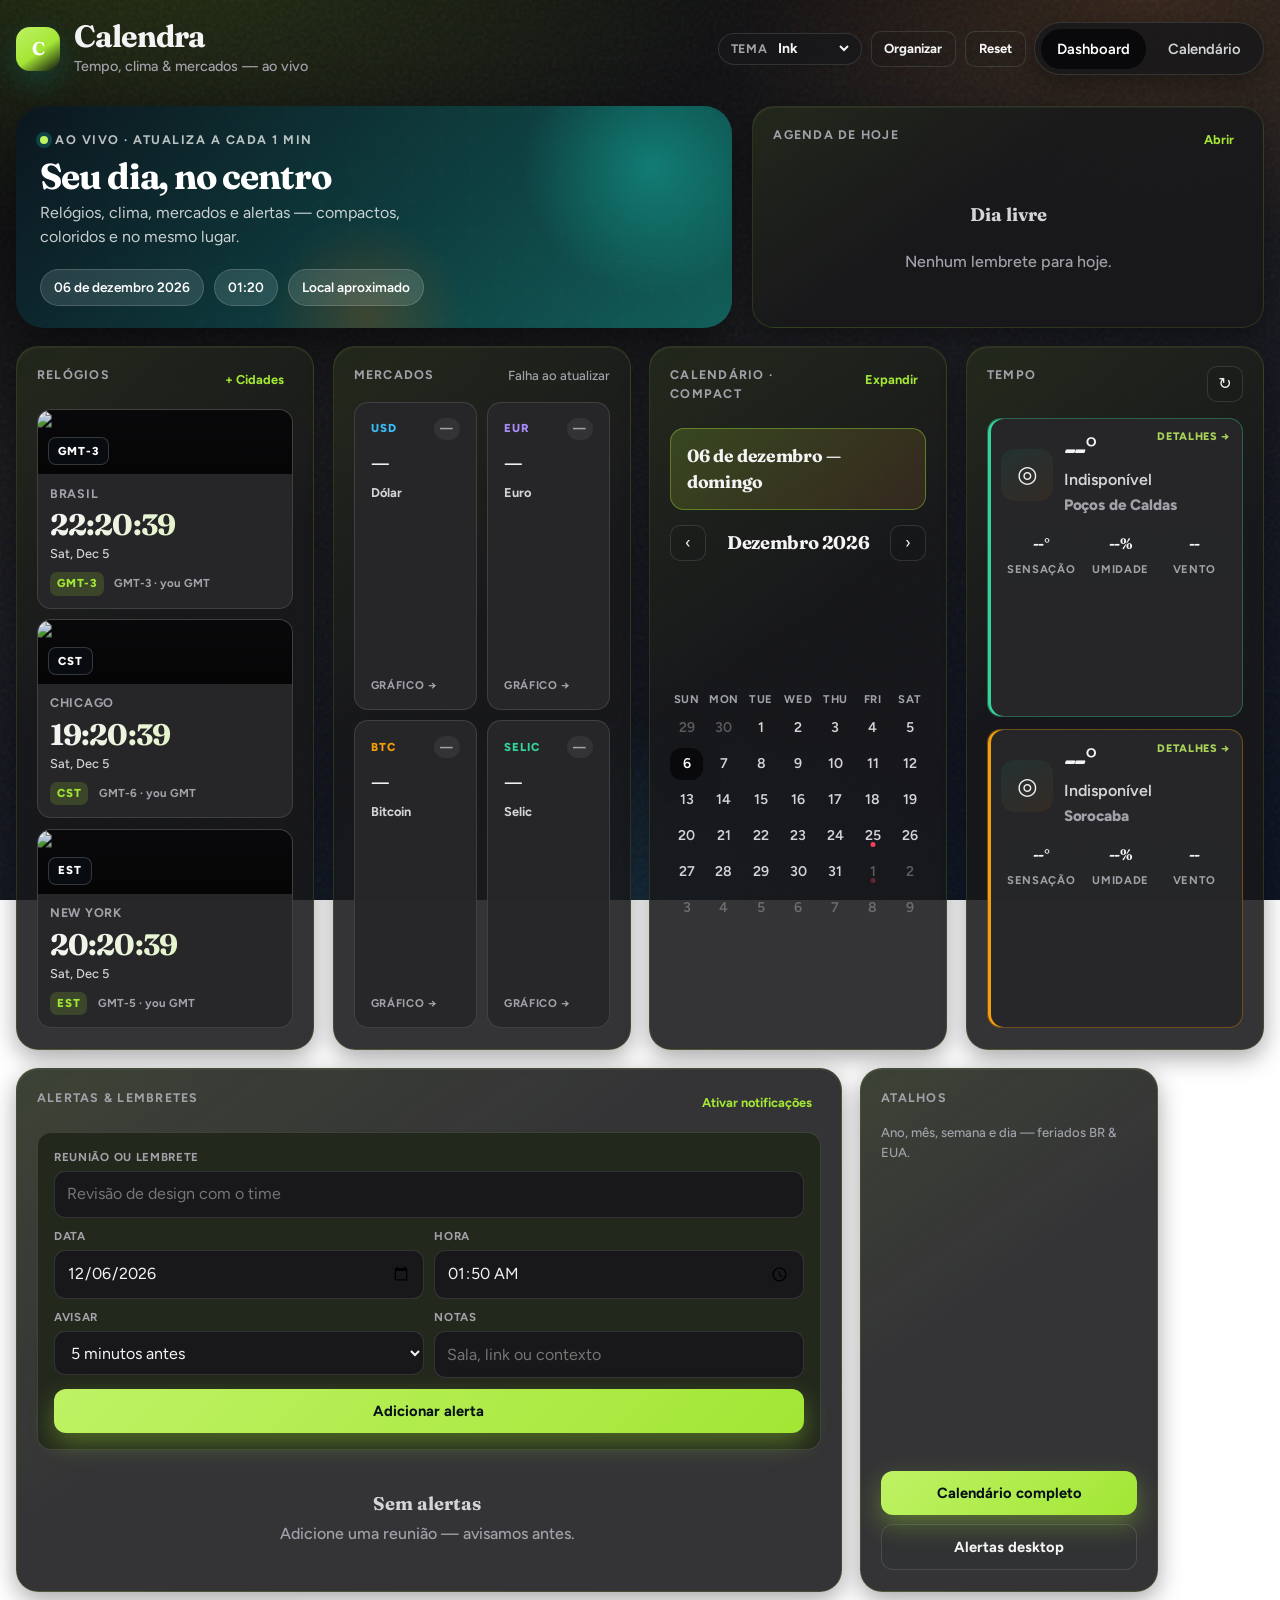
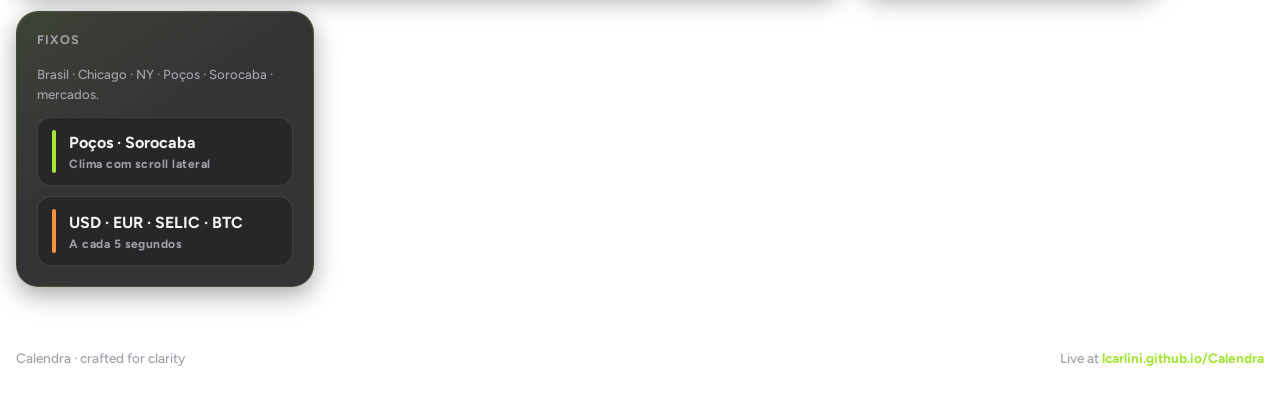
==== index.html @ 07d2024b "Slightly enlarge stacked clock time digits. Co-authored-by: Cursor <cursoragent@cursor.com>" ====
<!DOCTYPE html>
<html lang="pt-BR" data-theme="ink" data-mode="dark">
  <head>
    <meta charset="UTF-8" />
    <meta name="viewport" content="width=device-width, initial-scale=1.0" />
    <meta
      name="description"
      content="Calendra — dashboard pessoal com relógios, clima, mercados e alertas."
    />
    <title>Calendra — Command Center</title>
    <link rel="icon" href="data:image/svg+xml,%3Csvg xmlns='http://www.w3.org/2000/svg' viewBox='0 0 64 64'%3E%3Crect width='64' height='64' rx='16' fill='%230b1620'/%3E%3Cpath d='M18 14h28v8H18zm0 14h12v22H18zm16 0h12v10H34zm0 14h12v8H34z' fill='%23a3e635'/%3E%3C/svg%3E" />
    <link rel="stylesheet" href="css/styles.css?v=20260807b" />
    <script>
      try {
        var t = localStorage.getItem('calendra.theme.v1') || 'ink';
        document.documentElement.dataset.theme = t;
        var dark = ['midnight', 'ocean', 'ink', 'aurora'].indexOf(t) !== -1;
        document.documentElement.dataset.mode = dark ? 'dark' : 'light';
        // Drop legacy layouts so the column order default always wins once
        ['calendra.layout.v1', 'calendra.layout.v2', 'calendra.layout.v3', 'calendra.layout.v4'].forEach(function (k) {
          localStorage.removeItem(k);
        });
      } catch (e) {}
    </script>
  </head>
  <body>
    <div class="app-shell">
      <header class="topbar">
        <a class="brand" href="index.html" aria-label="Calendra home">
          <div class="brand-mark" aria-hidden="true">C</div>
          <div class="brand-text">
            <h1>Calendra</h1>
            <p>Tempo, clima & mercados — ao vivo</p>
          </div>
        </a>
        <div class="topbar-tools">
          <label class="tool-field">
            <span>Tema</span>
            <select id="theme-select" aria-label="Tema de cores"></select>
          </label>
          <button type="button" class="btn btn-ghost btn-sm" id="edit-layout">Organizar</button>
          <button type="button" class="btn btn-ghost btn-sm" id="reset-layout" title="Reset layout">Reset</button>
          <nav class="nav-links" aria-label="Primary">
            <a class="active" href="index.html">Dashboard</a>
            <a href="calendar.html">Calendário</a>
          </nav>
        </div>
      </header>

      <section class="hero-strip hero-strip-compact" hidden>
        <article class="hero-panel">
          <div class="hero-content">
            <div>
              <div class="hero-kicker"><span></span> Ao vivo · atualiza a cada 1 min</div>
              <h2>Seu dia, no centro</h2>
              <p class="hero-sub">
                Relógios, clima, mercados e alertas — compactos, coloridos e no mesmo lugar.
              </p>
            </div>
            <div class="hero-meta">
              <div class="meta-chip" id="hero-date">—</div>
              <div class="meta-chip" id="hero-time">—</div>
              <div class="meta-chip" id="hero-location">Localizando…</div>
            </div>
          </div>
        </article>

        <div class="hero-side">
          <article class="gadget" style="min-height: auto">
            <div class="gadget-inner">
              <div class="gadget-head">
                <h3 class="gadget-title">Agenda de hoje</h3>
                <a class="gadget-action" href="calendar.html">Abrir</a>
              </div>
              <div class="agenda-list" id="agenda-list"></div>
            </div>
          </article>
        </div>
      </section>

      <section class="gadgets gadgets-columns" id="gadget-grid" aria-label="Dashboard gadgets">
        <article class="gadget g-sm g-tall g-clocks" data-gadget="clocks" data-size="sm">
          <div class="gadget-inner">
            <div class="gadget-head">
              <h3 class="gadget-title">Relógios</h3>
              <button type="button" class="gadget-action" id="open-extra-clocks">+ Cidades</button>
            </div>
            <div class="clock-grid clock-grid-stack" id="clock-grid"></div>
          </div>
        </article>

        <article class="gadget g-sm g-tall g-markets" data-gadget="markets" data-size="sm">
          <div class="gadget-inner">
            <div class="gadget-head">
              <h3 class="gadget-title">Mercados</h3>
              <span class="status-line" id="markets-status">5s</span>
            </div>
            <div class="market-grid market-grid-stack" id="market-grid" aria-label="Cotações"></div>
          </div>
        </article>

        <article class="gadget g-sm g-tall g-calendar-col" data-gadget="calendar" data-size="sm">
          <div class="gadget-inner">
            <div class="gadget-head">
              <h3 class="gadget-title">Calendário · compact</h3>
              <a class="gadget-action" href="calendar.html">Expandir</a>
            </div>
            <button type="button" class="cal-today-strip" id="day-hero" aria-label="Abrir calendário">
              <span id="day-hero-date">—</span>
            </button>
            <div class="mini-cal-nav">
              <button type="button" class="btn-icon" id="mini-prev" aria-label="Mês anterior">‹</button>
              <div class="mini-cal-label" id="mini-cal-label">—</div>
              <button type="button" class="btn-icon" id="mini-next" aria-label="Próximo mês">›</button>
            </div>
            <div id="mini-cal"></div>
          </div>
        </article>

        <article class="gadget g-sm g-tall g-weather-col" data-gadget="weather" data-size="sm">
          <div class="gadget-inner">
            <div class="gadget-head">
              <h3 class="gadget-title">Tempo</h3>
              <button type="button" class="btn-icon" id="weather-refresh" title="Atualizar" aria-label="Atualizar clima">↻</button>
            </div>
            <div class="weather-stack" id="weather-bars">
              <article class="weather-city-panel tone-emerald" data-weather-bar="pocos" role="button" tabindex="0" aria-label="Abrir clima de Poços de Caldas">
                <div class="weather-panel-hint">Detalhes →</div>
                <div class="weather-now weather-now-compact">
                  <div class="weather-icon" data-role="icon">◎</div>
                  <div>
                    <div class="weather-temp" data-role="temp">--°</div>
                    <div class="weather-desc" data-role="desc">Carregando…</div>
                    <div class="weather-loc weather-bar-city">Poços de Caldas</div>
                  </div>
                </div>
                <div class="weather-stats weather-stats-compact">
                  <div class="stat"><strong data-role="feels">--°</strong><span>Sensação</span></div>
                  <div class="stat"><strong data-role="humidity">--%</strong><span>Umidade</span></div>
                  <div class="stat"><strong data-role="wind">--</strong><span>Vento</span></div>
                </div>
                <div class="forecast-scroll" data-role="forecast" aria-label="Previsão Poços"></div>
              </article>
              <article class="weather-city-panel tone-amber" data-weather-bar="sorocaba" role="button" tabindex="0" aria-label="Abrir clima de Sorocaba">
                <div class="weather-panel-hint">Detalhes →</div>
                <div class="weather-now weather-now-compact">
                  <div class="weather-icon" data-role="icon">◎</div>
                  <div>
                    <div class="weather-temp" data-role="temp">--°</div>
                    <div class="weather-desc" data-role="desc">Carregando…</div>
                    <div class="weather-loc weather-bar-city">Sorocaba</div>
                  </div>
                </div>
                <div class="weather-stats weather-stats-compact">
                  <div class="stat"><strong data-role="feels">--°</strong><span>Sensação</span></div>
                  <div class="stat"><strong data-role="humidity">--%</strong><span>Umidade</span></div>
                  <div class="stat"><strong data-role="wind">--</strong><span>Vento</span></div>
                </div>
                <div class="forecast-scroll" data-role="forecast" aria-label="Previsão Sorocaba"></div>
              </article>
            </div>
          </div>
        </article>

        <article class="gadget g-xl" data-gadget="reminders" data-size="xl">
          <div class="gadget-inner">
            <div class="gadget-head">
              <h3 class="gadget-title">Alertas & lembretes</h3>
              <button type="button" class="gadget-action" id="enable-alerts">Ativar notificações</button>
            </div>

            <form class="reminder-form" id="reminder-form">
              <div class="form-row">
                <div class="field" style="grid-column: 1 / -1">
                  <label for="reminder-title">Reunião ou lembrete</label>
                  <input id="reminder-title" name="title" type="text" placeholder="Revisão de design com o time" required />
                </div>
                <div class="field">
                  <label for="reminder-date">Data</label>
                  <input id="reminder-date" name="date" type="date" required />
                </div>
                <div class="field">
                  <label for="reminder-time">Hora</label>
                  <input id="reminder-time" name="time" type="time" required />
                </div>
                <div class="field">
                  <label for="reminder-lead">Avisar</label>
                  <select id="reminder-lead" name="lead">
                    <option value="0">No horário</option>
                    <option value="5" selected>5 minutos antes</option>
                    <option value="10">10 minutos antes</option>
                    <option value="15">15 minutos antes</option>
                    <option value="30">30 minutos antes</option>
                    <option value="60">1 hora antes</option>
                    <option value="120">2 horas antes</option>
                  </select>
                </div>
                <div class="field">
                  <label for="reminder-notes">Notas</label>
                  <input id="reminder-notes" name="notes" type="text" placeholder="Sala, link ou contexto" />
                </div>
              </div>
              <button type="submit" class="btn btn-primary">Adicionar alerta</button>
            </form>

            <div class="reminder-list" id="reminder-list"></div>
          </div>
        </article>

        <article class="gadget g-sm" data-gadget="quick" data-size="sm">
          <div class="gadget-inner">
            <div class="gadget-head">
              <h3 class="gadget-title">Atalhos</h3>
            </div>
            <p class="status-line" style="margin: 0 0 1rem">
              Ano, mês, semana e dia — feriados BR & EUA.
            </p>
            <div style="display: flex; flex-direction: column; gap: 0.55rem; margin-top: auto">
              <a class="btn btn-primary" href="calendar.html">Calendário completo</a>
              <button type="button" class="btn btn-ghost" onclick="document.getElementById('enable-alerts').click()">
                Alertas desktop
              </button>
            </div>
          </div>
        </article>

        <article class="gadget g-sm" data-gadget="hubs" data-size="sm">
          <div class="gadget-inner">
            <div class="gadget-head">
              <h3 class="gadget-title">Fixos</h3>
            </div>
            <p class="status-line" style="margin: 0 0 0.75rem">
              Brasil · Chicago · NY · Poços · Sorocaba · mercados.
            </p>
            <div class="agenda-list">
              <div class="agenda-item">
                <div class="agenda-bar"></div>
                <div>
                  <div class="agenda-title">Poços · Sorocaba</div>
                  <div class="agenda-time">Clima com scroll lateral</div>
                </div>
              </div>
              <div class="agenda-item">
                <div class="agenda-bar warm"></div>
                <div>
                  <div class="agenda-title">USD · EUR · SELIC · BTC</div>
                  <div class="agenda-time">A cada 5 segundos</div>
                </div>
              </div>
            </div>
          </div>
        </article>
      </section>

      <footer class="site-footer">
        <span>Calendra · crafted for clarity</span>
        <span>
          Live at
          <a href="https://lcarlini.github.io/Calendra/" target="_blank" rel="noopener">lcarlini.github.io/Calendra</a>
        </span>
      </footer>
    </div>

    <script type="module" src="js/app.js?v=20260807a"></script>
  </body>
</html>
---- css/styles.css ----
/* Calendra — design system */
@import url('https://fonts.googleapis.com/css2?family=Fraunces:opsz,wght@9..144,500;9..144,700&family=Figtree:wght@400;500;600;700&display=swap');

:root,
[data-theme='mist'] {
  --ink: #0e1a24;
  --ink-soft: #3d5163;
  --muted: #6b8194;
  --line: rgba(14, 26, 36, 0.1);
  --surface: rgba(255, 255, 255, 0.78);
  --surface-solid: #ffffff;
  --surface-soft: rgba(243, 247, 249, 0.95);
  --accent: #0f766e;
  --accent-bright: #14b8a6;
  --accent-warm: #b45309;
  --accent-rose: #be123c;
  --deep: #0b1620;
  --deep-soft: #152433;
  --shadow: 0 18px 50px rgba(11, 22, 32, 0.12);
  --shadow-sm: 0 8px 24px rgba(11, 22, 32, 0.08);
  --bg-1: rgba(20, 184, 166, 0.18);
  --bg-2: rgba(180, 83, 9, 0.12);
  --bg-3: rgba(15, 118, 110, 0.1);
  --bg-base: linear-gradient(165deg, #eef4f7 0%, #f7fafb 45%, #e9f0f4 100%);
  --nav-bg: rgba(255, 255, 255, 0.65);
  --chip-bg: rgba(255, 255, 255, 0.12);
  --radius: 22px;
  --radius-sm: 14px;
  --font-display: 'Fraunces', Georgia, serif;
  --font-body: 'Figtree', system-ui, sans-serif;
  --ease: cubic-bezier(0.22, 1, 0.36, 1);
  --holiday: #9f1239;
  --gadget-border: rgba(255, 255, 255, 0.7);
}

[data-theme='ink'] {
  --ink: #f4f4f5;
  --ink-soft: #d4d4d8;
  --muted: #a1a1aa;
  --line: rgba(244, 244, 245, 0.12);
  --surface: rgba(24, 24, 27, 0.88);
  --surface-solid: #18181b;
  --surface-soft: rgba(39, 39, 42, 0.95);
  --accent: #a3e635;
  --accent-bright: #bef264;
  --accent-warm: #fb923c;
  --accent-rose: #f43f5e;
  --deep: #09090b;
  --deep-soft: #18181b;
  --shadow: 0 18px 50px rgba(0, 0, 0, 0.5);
  --shadow-sm: 0 8px 24px rgba(0, 0, 0, 0.35);
  --bg-1: rgba(163, 230, 53, 0.18);
  --bg-2: rgba(251, 146, 60, 0.14);
  --bg-3: rgba(56, 189, 248, 0.12);
  --bg-base: linear-gradient(165deg, #09090b 0%, #18181b 40%, #0c1220 100%);
  --nav-bg: rgba(24, 24, 27, 0.85);
  --gadget-border: rgba(163, 230, 53, 0.14);
  --holiday: #f43f5e;
}

[data-theme='midnight'] {
  --ink: #e8eef4;
  --ink-soft: #b7c5d3;
  --muted: #8aa0b5;
  --line: rgba(232, 238, 244, 0.14);
  --surface: rgba(18, 28, 40, 0.82);
  --surface-solid: #121c28;
  --surface-soft: rgba(22, 34, 48, 0.95);
  --accent: #2dd4bf;
  --accent-bright: #5eead4;
  --accent-warm: #f59e0b;
  --accent-rose: #fb7185;
  --deep: #0a121b;
  --deep-soft: #152233;
  --shadow: 0 18px 50px rgba(0, 0, 0, 0.45);
  --shadow-sm: 0 8px 24px rgba(0, 0, 0, 0.35);
  --bg-1: rgba(45, 212, 191, 0.2);
  --bg-2: rgba(245, 158, 11, 0.14);
  --bg-3: rgba(56, 189, 248, 0.12);
  --bg-base: linear-gradient(165deg, #0a121b 0%, #121c28 50%, #0d1824 100%);
  --nav-bg: rgba(18, 28, 40, 0.75);
  --gadget-border: rgba(45, 212, 191, 0.16);
  --holiday: #fb7185;
}

[data-theme='ocean'] {
  --ink: #e7f6ff;
  --ink-soft: #b7d7ea;
  --muted: #87a8bd;
  --line: rgba(231, 246, 255, 0.12);
  --surface: rgba(10, 36, 56, 0.78);
  --surface-solid: #0c2a40;
  --surface-soft: rgba(12, 42, 64, 0.95);
  --accent: #38bdf8;
  --accent-bright: #7dd3fc;
  --accent-warm: #fbbf24;
  --accent-rose: #f472b6;
  --deep: #061824;
  --deep-soft: #0a2436;
  --shadow: 0 18px 50px rgba(0, 0, 0, 0.4);
  --shadow-sm: 0 8px 24px rgba(0, 0, 0, 0.3);
  --bg-1: rgba(56, 189, 248, 0.16);
  --bg-2: rgba(14, 165, 233, 0.12);
  --bg-3: rgba(20, 184, 166, 0.1);
  --bg-base: linear-gradient(165deg, #061824 0%, #0c2a40 45%, #0a2033 100%);
  --nav-bg: rgba(10, 36, 56, 0.8);
  --gadget-border: rgba(231, 246, 255, 0.08);
  --holiday: #f472b6;
}

[data-theme='sand'] {
  --ink: #1c1917;
  --ink-soft: #57534e;
  --muted: #78716c;
  --line: rgba(28, 25, 23, 0.1);
  --surface: rgba(255, 252, 248, 0.86);
  --surface-solid: #fffdf9;
  --surface-soft: rgba(250, 245, 235, 0.95);
  --accent: #0f766e;
  --accent-bright: #0d9488;
  --accent-warm: #c2410c;
  --accent-rose: #be123c;
  --deep: #1c1917;
  --deep-soft: #292524;
  --shadow: 0 18px 50px rgba(28, 25, 23, 0.1);
  --shadow-sm: 0 8px 24px rgba(28, 25, 23, 0.07);
  --bg-1: rgba(15, 118, 110, 0.1);
  --bg-2: rgba(194, 65, 12, 0.08);
  --bg-3: rgba(120, 113, 108, 0.08);
  --bg-base: linear-gradient(165deg, #f5f0e8 0%, #faf7f2 50%, #efe9df 100%);
  --nav-bg: rgba(255, 252, 248, 0.75);
  --gadget-border: rgba(255, 255, 255, 0.8);
  --holiday: #be123c;
}

[data-theme='aurora'] {
  --ink: #ecfeff;
  --ink-soft: #a5f3fc;
  --muted: #67e8f9;
  --line: rgba(236, 254, 255, 0.12);
  --surface: rgba(15, 23, 42, 0.78);
  --surface-solid: #0f172a;
  --surface-soft: rgba(30, 41, 59, 0.95);
  --accent: #22d3ee;
  --accent-bright: #67e8f9;
  --accent-warm: #f472b6;
  --accent-rose: #e879f9;
  --deep: #020617;
  --deep-soft: #0f172a;
  --shadow: 0 18px 50px rgba(0, 0, 0, 0.45);
  --shadow-sm: 0 8px 24px rgba(0, 0, 0, 0.35);
  --bg-1: rgba(34, 211, 238, 0.14);
  --bg-2: rgba(244, 114, 182, 0.12);
  --bg-3: rgba(232, 121, 249, 0.1);
  --bg-base: linear-gradient(165deg, #020617 0%, #0f172a 40%, #164e63 100%);
  --nav-bg: rgba(15, 23, 42, 0.8);
  --gadget-border: rgba(236, 254, 255, 0.08);
  --holiday: #e879f9;
}

*,
*::before,
*::after {
  box-sizing: border-box;
}

html {
  scroll-behavior: smooth;
}

body {
  margin: 0;
  min-height: 100vh;
  font-family: var(--font-body);
  color: var(--ink);
  background:
    radial-gradient(1200px 600px at 10% -10%, var(--bg-1), transparent 55%),
    radial-gradient(900px 500px at 90% 0%, var(--bg-2), transparent 50%),
    radial-gradient(800px 400px at 50% 100%, var(--bg-3), transparent 45%),
    var(--bg-base);
  background-attachment: fixed;
  line-height: 1.5;
  overflow-x: hidden;
  transition: color 0.25s var(--ease);
}

body::before {
  content: '';
  position: fixed;
  inset: 0;
  pointer-events: none;
  opacity: 0.35;
  background-image: url("data:image/svg+xml,%3Csvg viewBox='0 0 256 256' xmlns='http://www.w3.org/2000/svg'%3E%3Cfilter id='n'%3E%3CfeTurbulence type='fractalNoise' baseFrequency='0.85' numOctaves='4' stitchTiles='stitch'/%3E%3C/filter%3E%3Crect width='100%25' height='100%25' filter='url(%23n)'/%3E%3C/svg%3E");
  mix-blend-mode: soft-light;
  z-index: 0;
}

a {
  color: inherit;
  text-decoration: none;
}

button,
input,
select,
textarea {
  font: inherit;
  color: inherit;
}

button {
  cursor: pointer;
  border: none;
  background: none;
}

img {
  max-width: 100%;
  display: block;
}

/* Shell */
.app-shell {
  position: relative;
  z-index: 1;
  width: min(1440px, calc(100% - 2rem));
  margin: 0 auto;
  padding: 1.25rem 0 3rem;
}

.topbar {
  display: flex;
  align-items: center;
  justify-content: space-between;
  gap: 1rem;
  margin-bottom: 1.75rem;
  animation: rise 0.7s var(--ease) both;
}

.brand {
  display: flex;
  align-items: center;
  gap: 0.85rem;
}

.brand-mark {
  width: 44px;
  height: 44px;
  border-radius: 14px;
  background:
    linear-gradient(145deg, var(--accent-bright), var(--accent) 55%, var(--deep));
  box-shadow: 0 10px 28px rgba(15, 118, 110, 0.35);
  display: grid;
  place-items: center;
  color: white;
  font-family: var(--font-display);
  font-weight: 700;
  font-size: 1.15rem;
  position: relative;
  overflow: hidden;
}

.brand-mark::after {
  content: '';
  position: absolute;
  inset: 0;
  background: linear-gradient(120deg, transparent 30%, rgba(255, 255, 255, 0.28), transparent 70%);
  transform: translateX(-120%);
  animation: sheen 4.5s var(--ease) infinite;
}

.brand-text h1 {
  margin: 0;
  font-family: var(--font-display);
  font-size: clamp(1.55rem, 2.4vw, 2rem);
  font-weight: 700;
  letter-spacing: -0.03em;
  line-height: 1.1;
}

.brand-text p {
  margin: 0.15rem 0 0;
  color: var(--muted);
  font-size: 0.9rem;
  font-weight: 500;
}

.topbar-tools {
  display: flex;
  flex-wrap: wrap;
  align-items: center;
  justify-content: flex-end;
  gap: 0.55rem;
}

.tool-field {
  display: inline-flex;
  align-items: center;
  gap: 0.4rem;
  padding: 0.35rem 0.55rem 0.35rem 0.75rem;
  border-radius: 999px;
  background: var(--nav-bg);
  border: 1px solid var(--line);
  backdrop-filter: blur(16px);
  font-size: 0.78rem;
  font-weight: 700;
  letter-spacing: 0.06em;
  text-transform: uppercase;
  color: var(--muted);
}

.tool-field select,
.weather-tools select {
  border: none;
  background: transparent;
  color: var(--ink);
  font-weight: 700;
  font-size: 0.88rem;
  text-transform: none;
  letter-spacing: 0;
  outline: none;
  cursor: pointer;
}

.nav-links {
  display: flex;
  align-items: center;
  gap: 0.4rem;
  padding: 0.35rem;
  border-radius: 999px;
  background: var(--nav-bg);
  border: 1px solid var(--line);
  backdrop-filter: blur(16px);
  box-shadow: var(--shadow-sm);
}

.nav-links a {
  padding: 0.55rem 1rem;
  border-radius: 999px;
  font-weight: 600;
  font-size: 0.92rem;
  color: var(--ink-soft);
  transition: background 0.25s var(--ease), color 0.25s var(--ease), transform 0.25s var(--ease);
}

.nav-links a:hover {
  background: rgba(15, 118, 110, 0.08);
  color: var(--ink);
}

.nav-links a.active {
  background: var(--deep);
  color: white;
}

/* Hero strip */
.hero-strip {
  display: grid;
  grid-template-columns: 1.4fr 1fr;
  gap: 1.25rem;
  margin-bottom: 1.5rem;
  animation: rise 0.85s var(--ease) 0.08s both;
}

.hero-panel {
  position: relative;
  overflow: hidden;
  border-radius: calc(var(--radius) + 6px);
  padding: 1.75rem 1.85rem;
  min-height: 210px;
  color: white;
  background:
    linear-gradient(135deg, rgba(11, 22, 32, 0.92), rgba(15, 118, 110, 0.75)),
    url("data:image/svg+xml,%3Csvg width='60' height='60' viewBox='0 0 60 60' xmlns='http://www.w3.org/2000/svg'%3E%3Cg fill='none' fill-rule='evenodd'%3E%3Cg fill='%23ffffff' fill-opacity='0.04'%3E%3Cpath d='M36 34v-4h-2v4h-4v2h4v4h2v-4h4v-2h-4zm0-30V0h-2v4h-4v2h4v4h2V6h4V4h-4zM6 34v-4H4v4H0v2h4v4h2v-4h4v-2H6zM6 4V0H4v4H0v2h4v4h2V6h4V4H6z'/%3E%3C/g%3E%3C/g%3E%3C/svg%3E");
  box-shadow: var(--shadow);
}

.hero-panel::before {
  content: '';
  position: absolute;
  width: 280px;
  height: 280px;
  right: -60px;
  top: -80px;
  border-radius: 50%;
  background: radial-gradient(circle, rgba(20, 184, 166, 0.45), transparent 65%);
  animation: drift 10s ease-in-out infinite alternate;
}

.hero-panel::after {
  content: '';
  position: absolute;
  width: 200px;
  height: 200px;
  left: 35%;
  bottom: -90px;
  border-radius: 50%;
  background: radial-gradient(circle, rgba(180, 83, 9, 0.28), transparent 70%);
  animation: drift 12s ease-in-out infinite alternate-reverse;
}

.hero-content {
  position: relative;
  z-index: 1;
  height: 100%;
  display: flex;
  flex-direction: column;
  justify-content: space-between;
  gap: 1.25rem;
}

.hero-kicker {
  display: inline-flex;
  align-items: center;
  gap: 0.45rem;
  font-size: 0.78rem;
  font-weight: 700;
  letter-spacing: 0.12em;
  text-transform: uppercase;
  color: rgba(255, 255, 255, 0.72);
}

.hero-kicker span {
  width: 8px;
  height: 8px;
  border-radius: 50%;
  background: var(--accent-bright);
  box-shadow: 0 0 0 4px rgba(20, 184, 166, 0.25);
  animation: pulse 2s ease-in-out infinite;
}

.hero-panel h2 {
  margin: 0.4rem 0 0.35rem;
  font-family: var(--font-display);
  font-size: clamp(2rem, 4vw, 2.85rem);
  font-weight: 700;
  letter-spacing: -0.03em;
  line-height: 1.05;
  max-width: 14ch;
}

.hero-panel .hero-sub {
  margin: 0;
  max-width: 36ch;
  color: rgba(255, 255, 255, 0.78);
  font-size: 1rem;
}

.hero-meta {
  display: flex;
  flex-wrap: wrap;
  gap: 0.65rem;
}

.meta-chip {
  display: inline-flex;
  align-items: center;
  gap: 0.4rem;
  padding: 0.45rem 0.8rem;
  border-radius: 999px;
  background: rgba(255, 255, 255, 0.12);
  border: 1px solid rgba(255, 255, 255, 0.16);
  backdrop-filter: blur(8px);
  font-size: 0.85rem;
  font-weight: 600;
}

.hero-side {
  display: grid;
  gap: 1.25rem;
}

/* Gadgets grid */
.gadgets {
  display: grid;
  grid-template-columns: repeat(12, 1fr);
  gap: 1.15rem;
  animation: rise 0.9s var(--ease) 0.16s both;
}

.gadget {
  position: relative;
  background: var(--surface);
  border: 1px solid var(--gadget-border);
  border-radius: var(--radius);
  box-shadow: var(--shadow-sm);
  backdrop-filter: blur(18px);
  overflow: hidden;
  transition: transform 0.35s var(--ease), box-shadow 0.35s var(--ease), grid-column 0.2s var(--ease);
}

.gadget:hover {
  transform: translateY(-3px);
  box-shadow: var(--shadow);
}

.gadget.dragging {
  opacity: 0.55;
  transform: scale(0.98);
}

.gadget.drag-over {
  box-shadow: inset 0 0 0 2px var(--accent);
}

.gadget-chrome {
  display: none;
  align-items: center;
  justify-content: space-between;
  gap: 0.5rem;
  padding: 0.55rem 0.75rem;
  background: var(--surface-soft);
  border-bottom: 1px solid var(--line);
}

.gadgets.edit-mode .gadget-chrome {
  display: flex;
}

.gadgets.edit-mode .gadget {
  outline: 1px dashed rgba(15, 118, 110, 0.35);
}

.drag-handle {
  width: 36px;
  height: 32px;
  border-radius: 8px;
  border: 1px solid var(--line);
  background: var(--surface-solid);
  color: var(--muted);
  font-size: 1rem;
  cursor: grab;
  display: grid;
  place-items: center;
}

.drag-handle:active {
  cursor: grabbing;
}

.size-pills {
  display: flex;
  flex-wrap: wrap;
  gap: 0.25rem;
}

.size-pill {
  min-width: 34px;
  padding: 0.3rem 0.45rem;
  border-radius: 8px;
  border: 1px solid var(--line);
  background: transparent;
  color: var(--muted);
  font-size: 0.72rem;
  font-weight: 800;
}

.size-pill.active,
.size-pill:hover {
  background: var(--deep);
  color: #fff;
  border-color: var(--deep);
}

.gadget-inner {
  padding: 1.2rem 1.25rem 1.3rem;
  height: 100%;
  display: flex;
  flex-direction: column;
}

.gadget-head {
  display: flex;
  align-items: flex-start;
  justify-content: space-between;
  gap: 0.75rem;
  margin-bottom: 1rem;
}

.gadget-title {
  margin: 0;
  font-size: 0.78rem;
  font-weight: 700;
  letter-spacing: 0.1em;
  text-transform: uppercase;
  color: var(--muted);
}

.gadget-action {
  font-size: 0.8rem;
  font-weight: 700;
  color: var(--accent);
  padding: 0.25rem 0.55rem;
  border-radius: 8px;
  transition: background 0.2s var(--ease);
}

.gadget-action:hover {
  background: rgba(15, 118, 110, 0.1);
}

/* Size variants */
.g-sm { grid-column: span 3; min-height: 180px; }
.g-md { grid-column: span 4; min-height: 220px; }
.g-lg { grid-column: span 6; min-height: 280px; }
.g-xl { grid-column: span 8; min-height: 320px; }
.g-full { grid-column: span 12; min-height: 240px; }
.g-tall { min-height: 360px; }
.g-clocks { min-height: auto; }
.g-day { min-height: auto; }
.g-markets { min-height: auto; }
.g-weather-bars { min-height: auto; }

.gadget-head-actions {
  display: flex;
  flex-wrap: wrap;
  align-items: center;
  justify-content: flex-end;
  gap: 0.55rem;
}

.hero-strip-compact {
  margin-bottom: 1.15rem;
}

.hero-strip-compact .hero-panel {
  min-height: 160px;
  padding: 1.35rem 1.5rem;
}

.hero-strip-compact .hero-panel h2 {
  max-width: 16ch;
  font-size: clamp(1.65rem, 3vw, 2.25rem);
}

/* Buttons */
.btn {
  display: inline-flex;
  align-items: center;
  justify-content: center;
  gap: 0.45rem;
  padding: 0.7rem 1.15rem;
  border-radius: 12px;
  font-weight: 700;
  font-size: 0.92rem;
  transition: transform 0.2s var(--ease), background 0.2s var(--ease), box-shadow 0.2s var(--ease);
}

.btn:hover {
  transform: translateY(-1px);
}

.btn-primary {
  background: linear-gradient(135deg, var(--accent-bright), var(--accent));
  color: #041016;
  box-shadow: 0 10px 24px color-mix(in srgb, var(--accent) 35%, transparent);
}

[data-mode='light'] .btn-primary {
  color: #fff;
}

.btn-primary:hover {
  box-shadow: 0 14px 28px rgba(15, 118, 110, 0.4);
}

.btn-ghost {
  background: rgba(14, 26, 36, 0.05);
  color: var(--ink);
  border: 1px solid var(--line);
}

.btn-ghost:hover {
  background: rgba(14, 26, 36, 0.08);
}

.btn-warm {
  background: linear-gradient(135deg, #d97706, #b45309);
  color: white;
  box-shadow: 0 10px 24px rgba(180, 83, 9, 0.28);
}

.btn-sm {
  padding: 0.45rem 0.8rem;
  font-size: 0.82rem;
  border-radius: 10px;
}

.btn-icon {
  width: 36px;
  height: 36px;
  padding: 0;
  border-radius: 10px;
  background: rgba(14, 26, 36, 0.05);
  border: 1px solid var(--line);
  display: grid;
  place-items: center;
  transition: background 0.2s var(--ease);
}

.btn-icon:hover {
  background: rgba(15, 118, 110, 0.1);
  color: var(--accent);
}

/* Clocks */
.clock-grid {
  display: grid;
  grid-template-columns: repeat(auto-fit, minmax(180px, 1fr));
  gap: 0.95rem;
  flex: 1;
}

.clock-card {
  padding: 0;
  border-radius: var(--radius-sm);
  background: var(--surface-soft);
  border: 1px solid var(--line);
  overflow: hidden;
  transition: border-color 0.25s var(--ease), transform 0.25s var(--ease), box-shadow 0.25s var(--ease);
  display: flex;
  flex-direction: column;
}

.clock-card:hover {
  border-color: color-mix(in srgb, var(--accent) 40%, transparent);
  transform: translateY(-3px);
  box-shadow: var(--shadow-sm);
}

.clock-card.local {
  border-color: color-mix(in srgb, var(--accent) 45%, transparent);
  box-shadow: 0 0 0 1px color-mix(in srgb, var(--accent) 25%, transparent);
}

.clock-media {
  position: relative;
  height: 110px;
  overflow: hidden;
  background: var(--deep);
}

.clock-image {
  width: 100%;
  height: 100%;
  object-fit: cover;
  transform: scale(1.04);
  transition: transform 0.6s var(--ease);
}

.clock-card:hover .clock-image {
  transform: scale(1.1);
}

.clock-media-shade {
  position: absolute;
  inset: 0;
  background: linear-gradient(180deg, rgba(0, 0, 0, 0.05) 0%, rgba(0, 0, 0, 0.45) 100%);
  pointer-events: none;
}

.clock-tz-badge {
  position: absolute;
  left: 0.65rem;
  bottom: 0.55rem;
  z-index: 1;
  padding: 0.28rem 0.55rem;
  border-radius: 8px;
  background: rgba(10, 16, 22, 0.72);
  backdrop-filter: blur(8px);
  color: #fff;
  font-size: 0.72rem;
  font-weight: 800;
  letter-spacing: 0.08em;
  text-transform: uppercase;
  border: 1px solid rgba(255, 255, 255, 0.18);
}

.clock-body {
  padding: 0.85rem 0.9rem 1rem;
}

.clock-city {
  font-size: 0.78rem;
  font-weight: 700;
  letter-spacing: 0.06em;
  text-transform: uppercase;
  color: var(--muted);
  margin-bottom: 0.35rem;
}

.clock-time {
  font-family: var(--font-display);
  font-size: 1.65rem;
  font-weight: 700;
  letter-spacing: -0.03em;
  line-height: 1.1;
  font-variant-numeric: tabular-nums;
}

.clock-date {
  margin-top: 0.25rem;
  font-size: 0.8rem;
  color: var(--ink-soft);
  font-weight: 500;
}

.clock-meta {
  display: flex;
  flex-wrap: wrap;
  align-items: center;
  gap: 0.4rem 0.65rem;
  margin-top: 0.55rem;
}

.clock-abbr {
  display: inline-flex;
  align-items: center;
  padding: 0.2rem 0.45rem;
  border-radius: 7px;
  background: color-mix(in srgb, var(--accent) 16%, transparent);
  color: var(--accent);
  font-size: 0.72rem;
  font-weight: 800;
  letter-spacing: 0.06em;
}

.clock-offset {
  font-size: 0.72rem;
  font-weight: 700;
  color: var(--muted);
}

/* Mini calendar */
.mini-cal-nav {
  display: flex;
  align-items: center;
  justify-content: space-between;
  gap: 0.5rem;
  margin-bottom: 0.85rem;
}

.mini-cal-label {
  font-family: var(--font-display);
  font-size: 1.15rem;
  font-weight: 700;
  letter-spacing: -0.02em;
}

.weekday-row,
.days-grid {
  display: grid;
  grid-template-columns: repeat(7, 1fr);
  gap: 0.25rem;
}

.weekday-row span {
  text-align: center;
  font-size: 0.7rem;
  font-weight: 700;
  letter-spacing: 0.06em;
  text-transform: uppercase;
  color: var(--muted);
  padding: 0.25rem 0;
}

.day-cell {
  aspect-ratio: 1;
  border-radius: 12px;
  display: grid;
  place-items: center;
  font-size: 0.88rem;
  font-weight: 600;
  color: var(--ink-soft);
  transition: background 0.2s var(--ease), color 0.2s var(--ease), transform 0.2s var(--ease);
  position: relative;
}

.day-cell:not(.empty):hover {
  background: rgba(15, 118, 110, 0.1);
  color: var(--ink);
  transform: scale(1.05);
}

.day-cell.today {
  background: var(--deep);
  color: white;
  box-shadow: 0 8px 18px rgba(11, 22, 32, 0.25);
}

.day-cell.has-event::after,
.day-cell.has-holiday::after {
  content: '';
  position: absolute;
  left: 50%;
  bottom: 5px;
  width: 5px;
  height: 5px;
  border-radius: 50%;
  background: var(--accent-bright);
  transform: translateX(-50%);
}

.day-cell.has-holiday::after {
  background: var(--holiday);
}

.day-cell.has-event.has-holiday::before {
  content: '';
  position: absolute;
  bottom: 5px;
  left: calc(50% - 7px);
  width: 5px;
  height: 5px;
  border-radius: 50%;
  background: var(--accent-bright);
}

.day-cell.has-event.has-holiday::after {
  left: calc(50% + 2px);
  transform: none;
  background: var(--holiday);
}

.day-cell.today.has-event::after,
.day-cell.today.has-holiday::after,
.day-cell.today.has-event.has-holiday::before {
  background: white;
}

.day-cell.other-month {
  opacity: 0.35;
}

.day-cell.empty {
  pointer-events: none;
}

/* Full calendar page */
.cal-toolbar {
  display: flex;
  flex-wrap: wrap;
  align-items: center;
  justify-content: space-between;
  gap: 1rem;
  margin-bottom: 1.25rem;
  animation: rise 0.7s var(--ease) both;
}

.cal-toolbar h2 {
  margin: 0;
  font-family: var(--font-display);
  font-size: clamp(1.8rem, 3vw, 2.4rem);
  letter-spacing: -0.03em;
}

.cal-controls {
  display: flex;
  align-items: center;
  gap: 0.5rem;
}

.full-cal {
  background: var(--surface);
  border: 1px solid var(--gadget-border);
  border-radius: calc(var(--radius) + 4px);
  box-shadow: var(--shadow);
  backdrop-filter: blur(18px);
  overflow: hidden;
  animation: rise 0.85s var(--ease) 0.1s both;
}

.cal-controls-wrap {
  display: flex;
  flex-wrap: wrap;
  align-items: center;
  justify-content: flex-end;
  gap: 0.65rem;
}

.view-switch {
  display: flex;
  padding: 0.3rem;
  border-radius: 999px;
  background: var(--nav-bg);
  border: 1px solid var(--line);
  gap: 0.2rem;
}

.view-btn {
  padding: 0.5rem 0.85rem;
  border-radius: 999px;
  font-weight: 700;
  font-size: 0.85rem;
  color: var(--ink-soft);
}

.view-btn.active,
.view-btn:hover {
  background: var(--deep);
  color: #fff;
}

.cal-main {
  grid-column: span 8;
}

.cal-layout .g-md {
  grid-column: span 4;
}

.selected-day-title {
  margin: 0 0 1rem;
  font-family: var(--font-display);
  font-size: 1.45rem;
  letter-spacing: -0.02em;
}

.full-cal-weekdays {
  display: grid;
  grid-template-columns: repeat(7, 1fr);
  background: var(--deep);
  color: rgba(255, 255, 255, 0.7);
}

.full-cal-weekdays span {
  padding: 0.85rem 0.5rem;
  text-align: center;
  font-size: 0.75rem;
  font-weight: 700;
  letter-spacing: 0.1em;
  text-transform: uppercase;
}

.full-cal-days {
  display: grid;
  grid-template-columns: repeat(7, 1fr);
}

.full-day {
  min-height: 120px;
  padding: 0.65rem;
  border-right: 1px solid var(--line);
  border-bottom: 1px solid var(--line);
  background: color-mix(in srgb, var(--surface-solid) 55%, transparent);
  transition: background 0.2s var(--ease);
  cursor: pointer;
}

.full-day:nth-child(7n) {
  border-right: none;
}

.full-day:hover {
  background: rgba(15, 118, 110, 0.06);
}

.full-day.other {
  background: color-mix(in srgb, var(--surface-soft) 70%, transparent);
  color: var(--muted);
}

.full-day.today {
  background: color-mix(in srgb, var(--accent) 14%, var(--surface-solid));
  box-shadow: inset 0 0 0 2px var(--accent);
}

.full-day.holiday {
  box-shadow: inset 0 -3px 0 var(--holiday);
}

.full-day-num {
  font-family: var(--font-display);
  font-weight: 700;
  font-size: 1.05rem;
  margin-bottom: 0.4rem;
}

.full-day-events {
  display: flex;
  flex-direction: column;
  gap: 0.3rem;
}

.event-pill {
  font-size: 0.72rem;
  font-weight: 700;
  padding: 0.28rem 0.45rem;
  border-radius: 8px;
  background: rgba(15, 118, 110, 0.12);
  color: var(--accent);
  white-space: nowrap;
  overflow: hidden;
  text-overflow: ellipsis;
}

.event-pill.warn {
  background: rgba(180, 83, 9, 0.12);
  color: var(--accent-warm);
}

.event-pill.alert {
  background: color-mix(in srgb, var(--accent-rose) 14%, transparent);
  color: var(--accent-rose);
}

.event-pill.holiday-pill {
  background: color-mix(in srgb, var(--holiday) 16%, transparent);
  color: var(--holiday);
}

/* Weather */
.weather-now {
  display: grid;
  grid-template-columns: auto 1fr;
  gap: 1rem;
  align-items: center;
  margin-bottom: 1rem;
}

.weather-icon {
  width: 72px;
  height: 72px;
  border-radius: 20px;
  display: grid;
  place-items: center;
  font-size: 2rem;
  background: linear-gradient(145deg, rgba(15, 118, 110, 0.15), rgba(180, 83, 9, 0.1));
}

.weather-temp {
  font-family: var(--font-display);
  font-size: 2.6rem;
  font-weight: 700;
  letter-spacing: -0.04em;
  line-height: 1;
}

.weather-desc {
  color: var(--ink-soft);
  font-weight: 600;
  margin-top: 0.2rem;
}

.weather-loc {
  font-size: 0.85rem;
  color: var(--muted);
  font-weight: 600;
  margin-top: 0.15rem;
}

.weather-stats {
  display: grid;
  grid-template-columns: repeat(3, 1fr);
  gap: 0.55rem;
  margin-bottom: 1rem;
}

.stat {
  padding: 0.65rem;
  border-radius: 12px;
  background: rgba(14, 26, 36, 0.04);
  text-align: center;
}

.stat strong {
  display: block;
  font-family: var(--font-display);
  font-size: 1.1rem;
  letter-spacing: -0.02em;
}

.stat span {
  font-size: 0.7rem;
  font-weight: 700;
  letter-spacing: 0.06em;
  text-transform: uppercase;
  color: var(--muted);
}

.forecast-scroll {
  display: flex;
  gap: 0.55rem;
  overflow-x: auto;
  padding-bottom: 0.35rem;
  scrollbar-width: thin;
  scrollbar-color: rgba(15, 118, 110, 0.35) transparent;
  flex: 1;
}

.forecast-day {
  flex: 0 0 72px;
  padding: 0.7rem 0.4rem;
  border-radius: 14px;
  background: var(--surface-soft);
  border: 1px solid var(--line);
  text-align: center;
  transition: transform 0.2s var(--ease), border-color 0.2s var(--ease);
}

.forecast-day.extended {
  opacity: 0.85;
  border-style: dashed;
}

.weather-tools {
  display: flex;
  align-items: center;
  gap: 0.35rem;
}

.weather-tools select {
  max-width: 150px;
  padding: 0.25rem 0.35rem;
  border-radius: 8px;
  border: 1px solid var(--line);
  background: var(--surface-solid);
}

.forecast-day:hover {
  transform: translateY(-2px);
  border-color: rgba(15, 118, 110, 0.35);
}

.forecast-day .d {
  font-size: 0.7rem;
  font-weight: 700;
  color: var(--muted);
  text-transform: uppercase;
  letter-spacing: 0.04em;
}

.forecast-day .ico {
  font-size: 1.35rem;
  margin: 0.35rem 0;
}

.forecast-day .t {
  font-size: 0.8rem;
  font-weight: 700;
  font-variant-numeric: tabular-nums;
}

.forecast-day .rain {
  font-size: 0.68rem;
  color: var(--accent);
  font-weight: 600;
  margin-top: 0.2rem;
}

/* Reminders */
.reminder-form {
  display: grid;
  gap: 0.65rem;
  margin-bottom: 1rem;
  padding: 1rem;
  border-radius: var(--radius-sm);
  background: color-mix(in srgb, var(--accent) 8%, var(--surface-solid));
  border: 1px solid var(--line);
}

.form-row {
  display: grid;
  grid-template-columns: 1fr 1fr;
  gap: 0.65rem;
}

.field {
  display: flex;
  flex-direction: column;
  gap: 0.3rem;
}

.field label {
  font-size: 0.72rem;
  font-weight: 700;
  letter-spacing: 0.06em;
  text-transform: uppercase;
  color: var(--muted);
}

.field input,
.field select,
.field textarea {
  padding: 0.65rem 0.75rem;
  border-radius: 11px;
  border: 1px solid var(--line);
  background: var(--surface-solid);
  outline: none;
  transition: border-color 0.2s var(--ease), box-shadow 0.2s var(--ease);
  color: var(--ink);
}

.field input:focus,
.field select:focus,
.field textarea:focus {
  border-color: rgba(15, 118, 110, 0.5);
  box-shadow: 0 0 0 3px rgba(15, 118, 110, 0.12);
}

.reminder-list {
  display: flex;
  flex-direction: column;
  gap: 0.55rem;
  flex: 1;
  overflow: auto;
  max-height: 320px;
  padding-right: 0.2rem;
}

.reminder-item {
  display: grid;
  grid-template-columns: auto 1fr auto;
  gap: 0.75rem;
  align-items: start;
  padding: 0.85rem;
  border-radius: 14px;
  background: var(--surface-soft);
  border: 1px solid var(--line);
  animation: rise 0.4s var(--ease) both;
}

.reminder-item.done {
  opacity: 0.55;
}

.reminder-item.done .reminder-title {
  text-decoration: line-through;
}

.reminder-time {
  min-width: 58px;
  padding: 0.35rem 0.5rem;
  border-radius: 10px;
  background: var(--deep);
  color: white;
  font-weight: 700;
  font-size: 0.8rem;
  text-align: center;
  font-variant-numeric: tabular-nums;
}

.reminder-title {
  font-weight: 700;
  font-size: 0.95rem;
  margin: 0 0 0.15rem;
}

.reminder-meta {
  font-size: 0.78rem;
  color: var(--muted);
  font-weight: 500;
}

.reminder-actions {
  display: flex;
  gap: 0.3rem;
}

.empty-state {
  flex: 1;
  display: grid;
  place-items: center;
  text-align: center;
  padding: 1.5rem;
  color: var(--muted);
  font-weight: 500;
}

.empty-state strong {
  display: block;
  color: var(--ink-soft);
  font-family: var(--font-display);
  font-size: 1.15rem;
  margin-bottom: 0.3rem;
}

/* Agenda today */
.agenda-list {
  display: flex;
  flex-direction: column;
  gap: 0.6rem;
  flex: 1;
}

.agenda-item {
  display: grid;
  grid-template-columns: 4px 1fr;
  gap: 0.85rem;
  padding: 0.75rem 0.85rem;
  border-radius: 14px;
  background: var(--surface-soft);
  border: 1px solid var(--line);
}

.agenda-bar {
  border-radius: 999px;
  background: var(--accent);
}

.agenda-bar.warm { background: var(--accent-warm); }
.agenda-bar.rose { background: var(--accent-rose); }

.agenda-time {
  font-size: 0.75rem;
  font-weight: 700;
  color: var(--muted);
  letter-spacing: 0.04em;
}

.agenda-title {
  font-weight: 700;
  margin-top: 0.1rem;
}

/* Modal */
.modal-backdrop {
  position: fixed;
  inset: 0;
  background: rgba(11, 22, 32, 0.62);
  backdrop-filter: blur(8px);
  z-index: 100;
  display: grid;
  place-items: center;
  padding: 1rem;
  opacity: 0;
  pointer-events: none;
  transition: opacity 0.25s var(--ease);
}

.modal-backdrop.open {
  opacity: 1;
  pointer-events: auto;
}

.modal {
  width: min(480px, 100%);
  max-height: min(88vh, 900px);
  overflow: auto;
  background: var(--surface-solid);
  border-radius: calc(var(--radius) + 2px);
  border: 1px solid color-mix(in srgb, var(--accent) 28%, transparent);
  box-shadow: var(--shadow), 0 0 0 1px rgba(255, 255, 255, 0.04);
  padding: 1.35rem 1.45rem 1.5rem;
  transform: translateY(12px) scale(0.98);
  transition: transform 0.3s var(--ease);
}

.modal-wide {
  width: min(760px, 100%);
}

.modal-xl {
  width: min(920px, 100%);
}

.modal-backdrop.open .modal {
  transform: none;
}

.modal-head {
  display: flex;
  align-items: flex-start;
  justify-content: space-between;
  gap: 0.75rem;
  margin-bottom: 1rem;
}

.modal h3 {
  margin: 0;
  font-family: var(--font-display);
  font-size: 1.45rem;
  letter-spacing: -0.02em;
}

.modal-sub,
.modal p.modal-sub {
  margin: 0.25rem 0 0;
  color: var(--muted);
  font-size: 0.88rem;
}

.modal p {
  margin: 0 0 1.1rem;
  color: var(--muted);
}

.modal-body {
  min-height: 40px;
}

.modal-actions {
  display: flex;
  justify-content: flex-end;
  gap: 0.5rem;
  margin-top: 1rem;
}

/* Toast */
.toast-host {
  position: fixed;
  right: 1.25rem;
  bottom: 1.25rem;
  z-index: 200;
  display: flex;
  flex-direction: column;
  gap: 0.55rem;
}

.toast {
  min-width: 260px;
  max-width: 360px;
  padding: 0.9rem 1rem;
  border-radius: 14px;
  background: var(--deep);
  color: white;
  box-shadow: var(--shadow);
  animation: slideIn 0.35s var(--ease) both;
  font-weight: 600;
  font-size: 0.9rem;
}

.toast small {
  display: block;
  margin-top: 0.2rem;
  opacity: 0.7;
  font-weight: 500;
}

/* Status / loading */
.status-line {
  font-size: 0.82rem;
  color: var(--muted);
  font-weight: 500;
}

.loading-dots::after {
  content: '';
  animation: dots 1.2s steps(4, end) infinite;
}

/* Footer */
.site-footer {
  margin-top: 2.5rem;
  padding-top: 1.25rem;
  border-top: 1px solid var(--line);
  display: flex;
  flex-wrap: wrap;
  justify-content: space-between;
  gap: 0.75rem;
  color: var(--muted);
  font-size: 0.85rem;
  font-weight: 500;
  animation: rise 1s var(--ease) 0.2s both;
}

.site-footer a {
  color: var(--accent);
  font-weight: 700;
}

/* Animations */
@keyframes rise {
  from {
    opacity: 0;
    transform: translateY(16px);
  }
  to {
    opacity: 1;
    transform: none;
  }
}

@keyframes sheen {
  0%, 70% { transform: translateX(-120%); }
  100% { transform: translateX(120%); }
}

@keyframes drift {
  from { transform: translate(0, 0); }
  to { transform: translate(-20px, 16px); }
}

@keyframes pulse {
  0%, 100% { transform: scale(1); opacity: 1; }
  50% { transform: scale(1.15); opacity: 0.75; }
}

@keyframes slideIn {
  from {
    opacity: 0;
    transform: translateY(12px);
  }
  to {
    opacity: 1;
    transform: none;
  }
}

@keyframes dots {
  0% { content: ''; }
  25% { content: '.'; }
  50% { content: '..'; }
  75% { content: '...'; }
}

/* Responsive */
@media (max-width: 1100px) {
  .g-sm { grid-column: span 4; }
  .g-md { grid-column: span 6; }
  .g-lg { grid-column: span 6; }
  .g-xl { grid-column: span 12; }
}

@media (max-width: 820px) {
  .hero-strip {
    grid-template-columns: 1fr;
  }

  .g-sm,
  .g-md,
  .g-lg,
  .g-xl,
  .g-full {
    grid-column: span 12;
  }

  .form-row {
    grid-template-columns: 1fr;
  }

  .full-day {
    min-height: 88px;
  }

  .topbar {
    flex-direction: column;
    align-items: stretch;
  }

  .nav-links {
    justify-content: center;
  }
}

@media (max-width: 560px) {
  .app-shell {
    width: calc(100% - 1.25rem);
  }

  .full-cal-weekdays span {
    font-size: 0.62rem;
    padding: 0.65rem 0.2rem;
  }

  .full-day {
    min-height: 72px;
    padding: 0.4rem;
  }

  .full-day-num {
    font-size: 0.9rem;
  }

  .event-pill {
    font-size: 0.62rem;
    padding: 0.2rem 0.3rem;
  }

  .weather-stats {
    grid-template-columns: 1fr;
  }

  .year-grid {
    grid-template-columns: 1fr;
  }

  .week-grid {
    grid-template-columns: 1fr;
  }
}

/* Year / week / day views */
.year-grid {
  display: grid;
  grid-template-columns: repeat(3, 1fr);
  gap: 1rem;
}

.year-month {
  padding: 0.85rem;
  border-radius: var(--radius-sm);
  background: var(--surface-soft);
  border: 1px solid var(--line);
}

.year-month-head {
  display: flex;
  align-items: baseline;
  justify-content: space-between;
  gap: 0.5rem;
  margin-bottom: 0.55rem;
}

.year-month-btn {
  font-family: var(--font-display);
  font-size: 1.05rem;
  font-weight: 700;
  color: var(--ink);
}

.year-month-btn:hover {
  color: var(--accent);
}

.year-month-meta {
  font-size: 0.7rem;
  font-weight: 700;
  color: var(--holiday);
}

.year-weekdays,
.year-days {
  display: grid;
  grid-template-columns: repeat(7, 1fr);
  gap: 2px;
}

.year-weekdays span {
  text-align: center;
  font-size: 0.65rem;
  font-weight: 800;
  color: var(--muted);
  padding: 0.15rem 0;
}

.year-day {
  aspect-ratio: 1;
  border-radius: 6px;
  font-size: 0.72rem;
  font-weight: 700;
  color: var(--ink-soft);
  display: grid;
  place-items: center;
}

.year-day.other {
  opacity: 0.25;
  pointer-events: none;
}

.year-day.today {
  background: var(--deep);
  color: #fff;
}

.year-day.has-event {
  box-shadow: inset 0 -2px 0 var(--accent-bright);
}

.year-day.has-holiday {
  color: var(--holiday);
  font-weight: 800;
}

.year-day:not(.other):hover {
  background: color-mix(in srgb, var(--accent) 16%, transparent);
}

.week-grid {
  display: grid;
  grid-template-columns: repeat(7, 1fr);
  gap: 0.65rem;
}

.week-day {
  min-height: 220px;
  padding: 0.85rem;
  border-radius: var(--radius-sm);
  background: var(--surface-soft);
  border: 1px solid var(--line);
  cursor: pointer;
  transition: transform 0.2s var(--ease), border-color 0.2s var(--ease);
}

.week-day:hover {
  transform: translateY(-2px);
  border-color: color-mix(in srgb, var(--accent) 40%, transparent);
}

.week-day.today {
  box-shadow: inset 0 0 0 2px var(--accent);
}

.week-day.holiday {
  border-color: color-mix(in srgb, var(--holiday) 45%, transparent);
}

.week-day header {
  display: flex;
  flex-direction: column;
  gap: 0.15rem;
  margin-bottom: 0.75rem;
}

.week-day header strong {
  font-size: 0.75rem;
  letter-spacing: 0.08em;
  text-transform: uppercase;
  color: var(--muted);
}

.week-day header span {
  font-family: var(--font-display);
  font-size: 1.2rem;
  font-weight: 700;
}

.week-day-body {
  display: flex;
  flex-direction: column;
  gap: 0.35rem;
}

.week-empty {
  font-size: 0.8rem;
  color: var(--muted);
  font-weight: 500;
}

.day-view {
  padding: 0.5rem;
}

.day-view-hero {
  padding: 1.25rem 1.35rem;
  border-radius: var(--radius);
  background: linear-gradient(135deg, var(--deep), color-mix(in srgb, var(--accent) 55%, var(--deep)));
  color: #fff;
  margin-bottom: 1.25rem;
}

.day-view-kicker {
  font-size: 0.75rem;
  font-weight: 800;
  letter-spacing: 0.12em;
  text-transform: uppercase;
  opacity: 0.75;
}

.day-view-hero h3 {
  margin: 0.35rem 0 0;
  font-family: var(--font-display);
  font-size: clamp(1.6rem, 3vw, 2.2rem);
  letter-spacing: -0.03em;
}

.day-view-section {
  margin-bottom: 1.25rem;
}

.day-view-section h4 {
  margin: 0 0 0.65rem;
  font-size: 0.75rem;
  letter-spacing: 0.1em;
  text-transform: uppercase;
  color: var(--muted);
}

.holiday-toggles {
  display: flex;
  flex-wrap: wrap;
  gap: 0.5rem;
}

.check-pill {
  display: inline-flex;
  align-items: center;
  gap: 0.45rem;
  padding: 0.55rem 0.8rem;
  border-radius: 999px;
  border: 1px solid var(--line);
  background: var(--surface-soft);
  font-weight: 700;
  font-size: 0.88rem;
  cursor: pointer;
}

.check-pill input {
  accent-color: var(--accent);
}

.holiday-list {
  display: flex;
  flex-direction: column;
  gap: 0.45rem;
  max-height: 280px;
  overflow: auto;
}

.holiday-row {
  display: grid;
  grid-template-columns: auto 1fr;
  gap: 0.7rem;
  align-items: center;
  text-align: left;
  padding: 0.7rem 0.75rem;
  border-radius: 12px;
  border: 1px solid var(--line);
  background: var(--surface-soft);
  transition: border-color 0.2s var(--ease), transform 0.2s var(--ease);
}

.holiday-row:hover {
  border-color: color-mix(in srgb, var(--holiday) 45%, transparent);
  transform: translateX(2px);
}

.holiday-row strong {
  display: block;
  font-size: 0.9rem;
}

.holiday-row small {
  color: var(--muted);
  font-weight: 600;
}

.holiday-flag {
  min-width: 36px;
  padding: 0.35rem;
  border-radius: 8px;
  background: var(--deep);
  color: #fff;
  font-size: 0.72rem;
  font-weight: 800;
  text-align: center;
}

body.layout-editing .gadget:hover {
  transform: none;
}

@media (max-width: 1100px) {
  .year-grid {
    grid-template-columns: repeat(2, 1fr);
  }

  .week-grid {
    grid-template-columns: repeat(2, 1fr);
  }

  .cal-main,
  .cal-layout .g-md,
  .cal-layout .g-lg,
  .cal-layout .g-xl {
    grid-column: span 12;
  }
}

/* —— Column dashboard (clocks | calendar | weather | markets) —— */
.gadget {
  background:
    linear-gradient(145deg, color-mix(in srgb, var(--accent) 8%, transparent), transparent 42%),
    var(--surface);
}

/* Force the main 4 gadgets into one row — slightly shorter */
.gadgets-columns > [data-gadget='clocks'] {
  grid-column: span 3;
  min-height: 560px;
  order: 1;
}

.gadgets-columns > [data-gadget='markets'] {
  grid-column: span 3;
  min-height: 560px;
  order: 2;
}

.gadgets-columns > [data-gadget='calendar'] {
  grid-column: span 3;
  min-height: 560px;
  order: 3;
}

.gadgets-columns > [data-gadget='weather'] {
  grid-column: span 3;
  min-height: 560px;
  order: 4;
}

.gadgets-columns > .g-tall {
  min-height: 560px;
}

.gadgets-columns > [data-gadget='reminders'] { order: 10; }
.gadgets-columns > [data-gadget='quick'] { order: 11; }
.gadgets-columns > [data-gadget='hubs'] { order: 12; }

.clock-grid-stack {
  display: flex;
  flex-direction: column;
  grid-template-columns: unset;
  gap: 0.65rem;
  max-width: none;
  flex: 1;
  min-height: 0;
}

.clock-grid-stack .clock-card {
  flex: 1;
  min-height: 0;
}

.clock-grid-stack .clock-media {
  height: 64px;
  flex-shrink: 0;
}

.clock-grid-stack .clock-time {
  font-size: 1.85rem;
  line-height: 1.05;
}

.clock-grid-stack .clock-body {
  padding: 0.65rem 0.75rem 0.75rem;
  flex: 1;
}

.g-calendar-col .gadget-inner {
  gap: 0.55rem;
}

.g-calendar-col #mini-cal {
  flex: 1;
  display: flex;
  flex-direction: column;
  justify-content: center;
  min-height: 0;
}

.g-calendar-col .days-grid .day-cell {
  aspect-ratio: auto;
  min-height: 2rem;
}

.cal-today-strip {
  margin-top: 0;
  margin-bottom: 0.35rem;
  width: 100%;
  text-align: left;
  padding: 0.85rem 1rem;
  border-radius: var(--radius-sm);
  border: 1px solid color-mix(in srgb, var(--accent) 40%, transparent);
  background:
    linear-gradient(135deg, color-mix(in srgb, var(--accent) 18%, transparent), color-mix(in srgb, var(--accent-warm) 12%, transparent));
  font-family: var(--font-display);
  font-size: 1.1rem;
  font-weight: 700;
  letter-spacing: -0.02em;
  color: var(--ink);
  cursor: pointer;
  transition: transform 0.2s var(--ease), box-shadow 0.2s var(--ease);
  flex-shrink: 0;
}

.cal-today-strip:hover {
  transform: translateY(-1px);
  box-shadow: 0 10px 22px color-mix(in srgb, var(--accent) 20%, transparent);
}

.weather-stack {
  display: flex;
  flex-direction: column;
  gap: 0.75rem;
  flex: 1;
  min-height: 0;
}

.weather-city-panel {
  display: flex;
  flex-direction: column;
  gap: 0.55rem;
  padding: 0.85rem;
  border-radius: var(--radius-sm);
  border: 1px solid var(--line);
  background: var(--surface-soft);
  min-height: 0;
  flex: 1 1 50%;
  cursor: pointer;
  transition: transform 0.2s var(--ease), border-color 0.2s var(--ease), box-shadow 0.2s var(--ease);
  position: relative;
}

.weather-city-panel:hover {
  transform: translateY(-2px);
  box-shadow: 0 12px 26px color-mix(in srgb, var(--accent) 16%, transparent);
}

.weather-panel-hint {
  position: absolute;
  top: 0.65rem;
  right: 0.75rem;
  font-size: 0.68rem;
  font-weight: 800;
  letter-spacing: 0.06em;
  text-transform: uppercase;
  color: var(--accent-bright);
  opacity: 0.85;
}

.weather-city-panel.tone-emerald {
  border-color: color-mix(in srgb, #34d399 35%, transparent);
  box-shadow: inset 3px 0 0 #34d399;
}

.weather-city-panel.tone-amber {
  border-color: color-mix(in srgb, #f59e0b 35%, transparent);
  box-shadow: inset 3px 0 0 #f59e0b;
}

.weather-now-compact {
  margin-bottom: 0;
  gap: 0.65rem;
}

.weather-now-compact .weather-icon {
  width: 52px;
  height: 52px;
  border-radius: 14px;
  font-size: 1.45rem;
}

.weather-now-compact .weather-temp {
  font-size: 2rem;
}

.weather-stats-compact {
  margin-bottom: 0.25rem;
  gap: 0.35rem;
}

.weather-stats-compact .stat {
  padding: 0.45rem 0.35rem;
}

.weather-stats-compact .stat strong {
  font-size: 0.95rem;
}

.weather-city-panel .forecast-scroll {
  flex: 1 1 auto;
  max-width: 100%;
  min-height: 96px;
  align-items: stretch;
  padding-bottom: 0.15rem;
}

.weather-city-panel .forecast-day {
  flex: 0 0 68px;
  display: flex;
  flex-direction: column;
  justify-content: center;
}

/* Markets: 2×2 blocks filling the column (overrides .market-grid 4-col) */
.market-grid.market-grid-stack {
  display: grid;
  grid-template-columns: 1fr 1fr;
  grid-template-rows: 1fr 1fr;
  gap: 0.65rem;
  flex: 1;
  min-height: 0;
  align-content: stretch;
}

.market-grid.market-grid-stack .market-card {
  height: 100%;
  min-height: 120px;
  padding: 0.95rem 1rem;
  justify-content: space-between;
}

.market-grid.market-grid-stack .market-value {
  font-size: 1.35rem;
  margin: 0.25rem 0;
}

.market-grid.market-grid-stack .market-hint {
  margin-top: auto;
}

.g-calendar-col .gadget-inner,
.g-weather-col .gadget-inner,
.g-clocks .gadget-inner,
.g-markets .gadget-inner {
  min-height: 0;
}

@media (max-width: 1100px) {
  .gadgets-columns > [data-gadget='clocks'],
  .gadgets-columns > [data-gadget='calendar'],
  .gadgets-columns > [data-gadget='weather'],
  .gadgets-columns > [data-gadget='markets'],
  .gadgets-columns > .g-sm.g-tall {
    grid-column: span 6;
    min-height: 440px;
  }
}

@media (max-width: 820px) {
  .gadgets-columns > [data-gadget='clocks'],
  .gadgets-columns > [data-gadget='calendar'],
  .gadgets-columns > [data-gadget='weather'],
  .gadgets-columns > [data-gadget='markets'],
  .gadgets-columns > .g-sm.g-tall {
    grid-column: span 12;
    min-height: auto;
  }

  .market-grid.market-grid-stack {
    grid-template-rows: auto;
    min-height: 280px;
  }
}

.gadget::after {
  content: '';
  position: absolute;
  inset: 0;
  border-radius: inherit;
  pointer-events: none;
  box-shadow: inset 0 1px 0 rgba(255, 255, 255, 0.06);
}

.clock-grid-primary {
  grid-template-columns: repeat(2, minmax(0, 1fr));
  max-width: 720px;
}

.clock-card.local {
  border-color: color-mix(in srgb, var(--accent) 55%, transparent);
  box-shadow:
    0 0 0 1px color-mix(in srgb, var(--accent) 35%, transparent),
    0 12px 28px color-mix(in srgb, var(--accent) 18%, transparent);
}

.clock-time {
  background: linear-gradient(120deg, var(--ink), color-mix(in srgb, var(--accent-bright) 55%, var(--ink)));
  -webkit-background-clip: text;
  background-clip: text;
  color: transparent;
}

[data-mode='light'] .clock-time {
  background: none;
  -webkit-background-clip: unset;
  background-clip: unset;
  color: var(--ink);
}

/* Day hero calendar */
.day-hero {
  display: flex;
  flex-direction: column;
  align-items: flex-start;
  gap: 0.35rem;
  width: 100%;
  text-align: left;
  padding: 1.15rem 1.2rem 1.25rem;
  border-radius: calc(var(--radius-sm) + 4px);
  border: 1px solid color-mix(in srgb, var(--accent) 35%, transparent);
  background:
    radial-gradient(120% 80% at 100% 0%, color-mix(in srgb, var(--accent) 28%, transparent), transparent 55%),
    radial-gradient(90% 70% at 0% 100%, color-mix(in srgb, var(--accent-warm) 22%, transparent), transparent 50%),
    var(--surface-soft);
  transition: transform 0.25s var(--ease), box-shadow 0.25s var(--ease), border-color 0.25s var(--ease);
  cursor: pointer;
}

.day-hero:hover {
  transform: translateY(-2px);
  box-shadow: 0 14px 32px color-mix(in srgb, var(--accent) 22%, transparent);
  border-color: var(--accent);
}

.day-hero-kicker {
  font-size: 0.72rem;
  font-weight: 800;
  letter-spacing: 0.14em;
  text-transform: uppercase;
  color: var(--accent-bright);
}

.day-hero-date {
  font-family: var(--font-display);
  font-size: clamp(1.55rem, 2.8vw, 2.05rem);
  font-weight: 700;
  letter-spacing: -0.03em;
  line-height: 1.15;
  color: var(--ink);
}

.day-hero-hint {
  font-size: 0.8rem;
  font-weight: 600;
  color: var(--muted);
}

/* Weather bars */
.weather-bars {
  display: flex;
  flex-direction: column;
  gap: 0.75rem;
}

.weather-bar {
  display: grid;
  grid-template-columns: auto 1.2fr auto 1.4fr;
  gap: 0.85rem 1rem;
  align-items: center;
  padding: 0.85rem 1rem;
  border-radius: var(--radius-sm);
  border: 1px solid var(--line);
  background: var(--surface-soft);
  position: relative;
  overflow: hidden;
  transition: transform 0.25s var(--ease), border-color 0.25s var(--ease);
}

.weather-bar:hover {
  transform: translateY(-2px);
}

.weather-bar::before {
  content: '';
  position: absolute;
  left: 0;
  top: 0;
  bottom: 0;
  width: 4px;
  background: var(--accent);
}

.weather-bar.tone-emerald {
  border-color: color-mix(in srgb, #34d399 35%, transparent);
  background:
    linear-gradient(90deg, color-mix(in srgb, #34d399 16%, transparent), transparent 45%),
    var(--surface-soft);
}

.weather-bar.tone-emerald::before {
  background: linear-gradient(180deg, #6ee7b7, #10b981);
}

.weather-bar.tone-amber {
  border-color: color-mix(in srgb, #f59e0b 35%, transparent);
  background:
    linear-gradient(90deg, color-mix(in srgb, #f59e0b 16%, transparent), transparent 45%),
    var(--surface-soft);
}

.weather-bar.tone-amber::before {
  background: linear-gradient(180deg, #fbbf24, #f59e0b);
}

.weather-bar-icon {
  width: 52px;
  height: 52px;
  border-radius: 16px;
  display: grid;
  place-items: center;
  font-size: 1.65rem;
  background: color-mix(in srgb, var(--accent) 14%, var(--surface-solid));
  box-shadow: inset 0 0 0 1px color-mix(in srgb, var(--accent) 20%, transparent);
}

.weather-bar-city {
  font-weight: 800;
  font-size: 0.95rem;
  letter-spacing: -0.01em;
}

.weather-bar-desc {
  font-size: 0.8rem;
  color: var(--muted);
  font-weight: 600;
}

.weather-bar-temp {
  font-family: var(--font-display);
  font-size: 2rem;
  font-weight: 700;
  letter-spacing: -0.04em;
  line-height: 1;
  background: linear-gradient(135deg, var(--ink), var(--accent-bright));
  -webkit-background-clip: text;
  background-clip: text;
  color: transparent;
}

[data-mode='light'] .weather-bar-temp {
  background: none;
  -webkit-background-clip: unset;
  background-clip: unset;
  color: var(--ink);
}

.weather-bar-stats {
  display: flex;
  flex-wrap: wrap;
  gap: 0.45rem 0.85rem;
  justify-content: flex-end;
}

.weather-bar-stats span {
  font-size: 0.72rem;
  font-weight: 700;
  letter-spacing: 0.04em;
  text-transform: uppercase;
  color: var(--muted);
}

.weather-bar-stats em {
  font-style: normal;
  font-family: var(--font-display);
  font-size: 0.95rem;
  color: var(--ink);
  margin-right: 0.2rem;
  letter-spacing: -0.02em;
  text-transform: none;
}

/* Markets */
.market-grid {
  display: grid;
  grid-template-columns: repeat(4, minmax(0, 1fr));
  gap: 0.7rem;
}

.market-card {
  position: relative;
  display: flex;
  flex-direction: column;
  align-items: flex-start;
  gap: 0.2rem;
  padding: 0.9rem 0.95rem 0.85rem;
  border-radius: var(--radius-sm);
  border: 1px solid var(--line);
  background: var(--surface-soft);
  text-align: left;
  overflow: hidden;
  transition: transform 0.25s var(--ease), border-color 0.25s var(--ease), box-shadow 0.25s var(--ease);
  cursor: pointer;
}

.market-card::before {
  content: '';
  position: absolute;
  inset: auto -20% -40% auto;
  width: 120px;
  height: 120px;
  border-radius: 50%;
  background: radial-gradient(circle, color-mix(in srgb, var(--card-accent, var(--accent)) 35%, transparent), transparent 70%);
  pointer-events: none;
}

.market-card:hover {
  transform: translateY(-3px);
  border-color: color-mix(in srgb, var(--card-accent, var(--accent)) 55%, transparent);
  box-shadow: 0 14px 28px color-mix(in srgb, var(--card-accent, var(--accent)) 18%, transparent);
}

.market-card.accent-usd { --card-accent: #38bdf8; }
.market-card.accent-eur { --card-accent: #a78bfa; }
.market-card.accent-btc { --card-accent: #f59e0b; }
.market-card.accent-selic { --card-accent: #34d399; }

.market-card-top {
  display: flex;
  width: 100%;
  align-items: center;
  justify-content: space-between;
  gap: 0.35rem;
  margin-bottom: 0.25rem;
}

.market-symbol {
  font-size: 0.72rem;
  font-weight: 800;
  letter-spacing: 0.1em;
  color: var(--card-accent, var(--accent));
}

.market-value {
  font-family: var(--font-display);
  font-size: 1.25rem;
  font-weight: 700;
  letter-spacing: -0.03em;
  line-height: 1.15;
}

.market-value.fancy {
  font-size: 1.75rem;
}

.market-label {
  font-size: 0.8rem;
  font-weight: 700;
  color: var(--ink-soft);
}

.market-hint {
  margin-top: 0.35rem;
  font-size: 0.7rem;
  font-weight: 700;
  letter-spacing: 0.06em;
  text-transform: uppercase;
  color: var(--muted);
}

.market-change {
  font-size: 0.72rem;
  font-weight: 800;
  padding: 0.15rem 0.4rem;
  border-radius: 999px;
  background: rgba(255, 255, 255, 0.06);
  color: var(--muted);
}

.market-change.up {
  color: #4ade80;
  background: rgba(74, 222, 128, 0.12);
}

.market-change.down {
  color: #fb7185;
  background: rgba(251, 113, 133, 0.12);
}

.market-chart-wrap {
  margin-top: 0.75rem;
  padding: 0.75rem;
  border-radius: var(--radius-sm);
  background: var(--surface-soft);
  border: 1px solid var(--line);
  color: var(--ink-soft);
}

.market-chart-svg {
  width: 100%;
  height: auto;
  display: block;
}

.market-chart-meta {
  display: flex;
  flex-wrap: wrap;
  align-items: baseline;
  gap: 0.65rem 1rem;
  margin-bottom: 0.35rem;
}

/* Rich market analysis modal */
.mkt-modal {
  display: flex;
  flex-direction: column;
  gap: 1rem;
}

.mkt-hero {
  display: flex;
  flex-wrap: wrap;
  justify-content: space-between;
  gap: 1rem;
  padding: 1rem 1.1rem;
  border-radius: var(--radius-sm);
  border: 1px solid color-mix(in srgb, var(--accent) 28%, transparent);
  background:
    radial-gradient(120% 100% at 100% 0%, color-mix(in srgb, var(--accent) 22%, transparent), transparent 55%),
    var(--surface-soft);
}

.mkt-hero-symbol {
  font-size: 0.75rem;
  font-weight: 800;
  letter-spacing: 0.14em;
  margin-bottom: 0.25rem;
}

.mkt-hero-symbol.accent-usd { color: #38bdf8; }
.mkt-hero-symbol.accent-eur { color: #a78bfa; }
.mkt-hero-symbol.accent-btc { color: #f59e0b; }
.mkt-hero-symbol.accent-selic { color: #34d399; }

.mkt-hero-price {
  font-family: var(--font-display);
  font-size: clamp(1.8rem, 3vw, 2.4rem);
  font-weight: 700;
  letter-spacing: -0.03em;
  line-height: 1.1;
}

.mkt-hero-changes {
  display: flex;
  flex-wrap: wrap;
  gap: 0.45rem;
  margin-top: 0.55rem;
}

.mkt-hero-side {
  text-align: right;
  align-self: flex-end;
}

.mkt-ranges {
  display: flex;
  flex-wrap: wrap;
  gap: 0.4rem;
}

.mkt-range-btn {
  padding: 0.45rem 0.75rem;
  border-radius: 999px;
  border: 1px solid var(--line);
  background: var(--surface-soft);
  color: var(--ink-soft);
  font-size: 0.78rem;
  font-weight: 800;
  letter-spacing: 0.06em;
  transition: background 0.2s var(--ease), color 0.2s var(--ease), border-color 0.2s var(--ease);
}

.mkt-range-btn:hover {
  border-color: color-mix(in srgb, var(--accent) 45%, transparent);
  color: var(--ink);
}

.mkt-range-btn.active {
  background: var(--deep);
  color: #fff;
  border-color: var(--deep);
  box-shadow: 0 8px 18px color-mix(in srgb, var(--accent) 25%, transparent);
}

.mkt-chart-panel {
  min-height: 240px;
  position: relative;
  overflow: visible;
}

.mkt-chart-interactive {
  position: relative;
  width: 100%;
}

.mkt-chart-interactive .market-chart-svg {
  cursor: crosshair;
  touch-action: none;
}

.mkt-tooltip {
  position: absolute;
  top: 0;
  left: 0;
  z-index: 5;
  min-width: 148px;
  max-width: 240px;
  padding: 0.65rem 0.75rem;
  border-radius: 12px;
  border: 1px solid color-mix(in srgb, var(--accent) 40%, transparent);
  background: color-mix(in srgb, var(--surface-solid) 92%, transparent);
  backdrop-filter: blur(10px);
  box-shadow: var(--shadow-sm);
  pointer-events: none;
}

.mkt-tooltip[hidden] {
  display: none !important;
}

.mkt-tooltip-date {
  font-size: 0.72rem;
  font-weight: 700;
  color: var(--muted);
  letter-spacing: 0.02em;
  margin-bottom: 0.2rem;
}

.mkt-tooltip-price {
  font-family: var(--font-display);
  font-size: 1.15rem;
  font-weight: 700;
  letter-spacing: -0.02em;
  color: var(--ink);
}

.mkt-tooltip-extra {
  margin-top: 0.25rem;
  font-size: 0.72rem;
  font-weight: 600;
  color: var(--ink-soft);
}

.mkt-hover-hint {
  margin-top: 0.35rem;
  color: var(--accent-bright) !important;
}

.mkt-metrics-block h4 {
  margin: 0 0 0.65rem;
  font-size: 0.72rem;
  font-weight: 800;
  letter-spacing: 0.12em;
  text-transform: uppercase;
  color: var(--muted);
}

.mkt-metrics-grid {
  display: grid;
  grid-template-columns: repeat(auto-fill, minmax(140px, 1fr));
  gap: 0.55rem;
}

.mkt-metric {
  padding: 0.7rem 0.75rem;
  border-radius: 12px;
  border: 1px solid var(--line);
  background: var(--surface-soft);
}

.mkt-metric-label {
  display: block;
  font-size: 0.68rem;
  font-weight: 800;
  letter-spacing: 0.08em;
  text-transform: uppercase;
  color: var(--muted);
  margin-bottom: 0.25rem;
}

.mkt-metric-value {
  font-family: var(--font-display);
  font-size: 1.05rem;
  font-weight: 700;
  letter-spacing: -0.02em;
  color: var(--ink);
}

.mkt-metric.up .mkt-metric-value { color: #4ade80; }
.mkt-metric.down .mkt-metric-value { color: #fb7185; }

@media (max-width: 560px) {
  .mkt-hero-side { text-align: left; }
  .mkt-metrics-grid { grid-template-columns: repeat(2, minmax(0, 1fr)); }
}

/* Weather full modal */
.wx-modal {
  display: flex;
  flex-direction: column;
  gap: 1rem;
}

.wx-hero {
  display: grid;
  grid-template-columns: auto 1fr auto;
  gap: 0.9rem 1rem;
  align-items: center;
  padding: 1.1rem 1.15rem;
  border-radius: var(--radius-sm);
  border: 1px solid var(--line);
  background: var(--surface-soft);
}

.wx-modal.tone-emerald .wx-hero {
  border-color: color-mix(in srgb, #34d399 40%, transparent);
  background:
    linear-gradient(135deg, color-mix(in srgb, #34d399 18%, transparent), transparent 55%),
    var(--surface-soft);
}

.wx-modal.tone-amber .wx-hero {
  border-color: color-mix(in srgb, #f59e0b 40%, transparent);
  background:
    linear-gradient(135deg, color-mix(in srgb, #f59e0b 18%, transparent), transparent 55%),
    var(--surface-soft);
}

.wx-hero-icon {
  width: 64px;
  height: 64px;
  border-radius: 18px;
  display: grid;
  place-items: center;
  font-size: 2rem;
  background: color-mix(in srgb, var(--accent) 14%, var(--surface-solid));
}

.wx-hero-city {
  font-size: 0.78rem;
  font-weight: 800;
  letter-spacing: 0.1em;
  text-transform: uppercase;
  color: var(--muted);
}

.wx-hero-temp {
  font-family: var(--font-display);
  font-size: clamp(2rem, 4vw, 2.8rem);
  font-weight: 700;
  letter-spacing: -0.04em;
  line-height: 1;
}

.wx-hero-desc {
  margin-top: 0.25rem;
  font-weight: 700;
  color: var(--ink-soft);
}

.wx-hero-side {
  text-align: right;
}

.wx-hourly-scroll,
.wx-modal-forecast {
  display: flex;
  gap: 0.55rem;
  overflow-x: auto;
  padding-bottom: 0.35rem;
  scrollbar-width: thin;
}

.wx-hour {
  flex: 0 0 68px;
  padding: 0.65rem 0.35rem;
  border-radius: 12px;
  border: 1px solid var(--line);
  background: var(--surface-soft);
  text-align: center;
}

.wx-hour-time {
  font-size: 0.7rem;
  font-weight: 800;
  color: var(--muted);
}

.wx-hour-ico {
  font-size: 1.25rem;
  margin: 0.3rem 0;
}

.wx-hour-temp {
  font-family: var(--font-display);
  font-weight: 700;
  font-size: 1rem;
}

.wx-hour-rain {
  font-size: 0.68rem;
  font-weight: 700;
  color: var(--accent);
  margin-top: 0.15rem;
}

.wx-day-extra {
  display: flex;
  flex-direction: column;
  gap: 0.1rem;
  margin-top: 0.35rem;
  font-size: 0.62rem;
  font-weight: 700;
  color: var(--muted);
}

.wx-modal-forecast .forecast-day {
  flex: 0 0 86px;
  min-height: 118px;
}

@media (max-width: 560px) {
  .wx-hero {
    grid-template-columns: auto 1fr;
  }
  .wx-hero-side {
    grid-column: 1 / -1;
    text-align: left;
  }
}

.modal-cal-nav {
  margin-bottom: 1rem;
}

@keyframes shimmer {
  0% { background-position: 0% 50%; }
  100% { background-position: 100% 50%; }
}

.brand-mark {
  animation: pulse 3.2s ease-in-out infinite;
}

@media (max-width: 1100px) {
  .market-grid {
    grid-template-columns: repeat(2, minmax(0, 1fr));
  }

  .weather-bar {
    grid-template-columns: auto 1fr auto;
  }

  .weather-bar-stats {
    grid-column: 1 / -1;
    justify-content: flex-start;
  }
}

@media (max-width: 820px) {
  .clock-grid-primary {
    grid-template-columns: 1fr;
    max-width: none;
  }

  .market-grid {
    grid-template-columns: 1fr 1fr;
  }
}

@media (max-width: 560px) {
  .weather-bar {
    grid-template-columns: auto 1fr;
  }

  .weather-bar-temp {
    grid-column: 2;
    justify-self: end;
  }

  .market-grid {
    grid-template-columns: 1fr;
  }
}
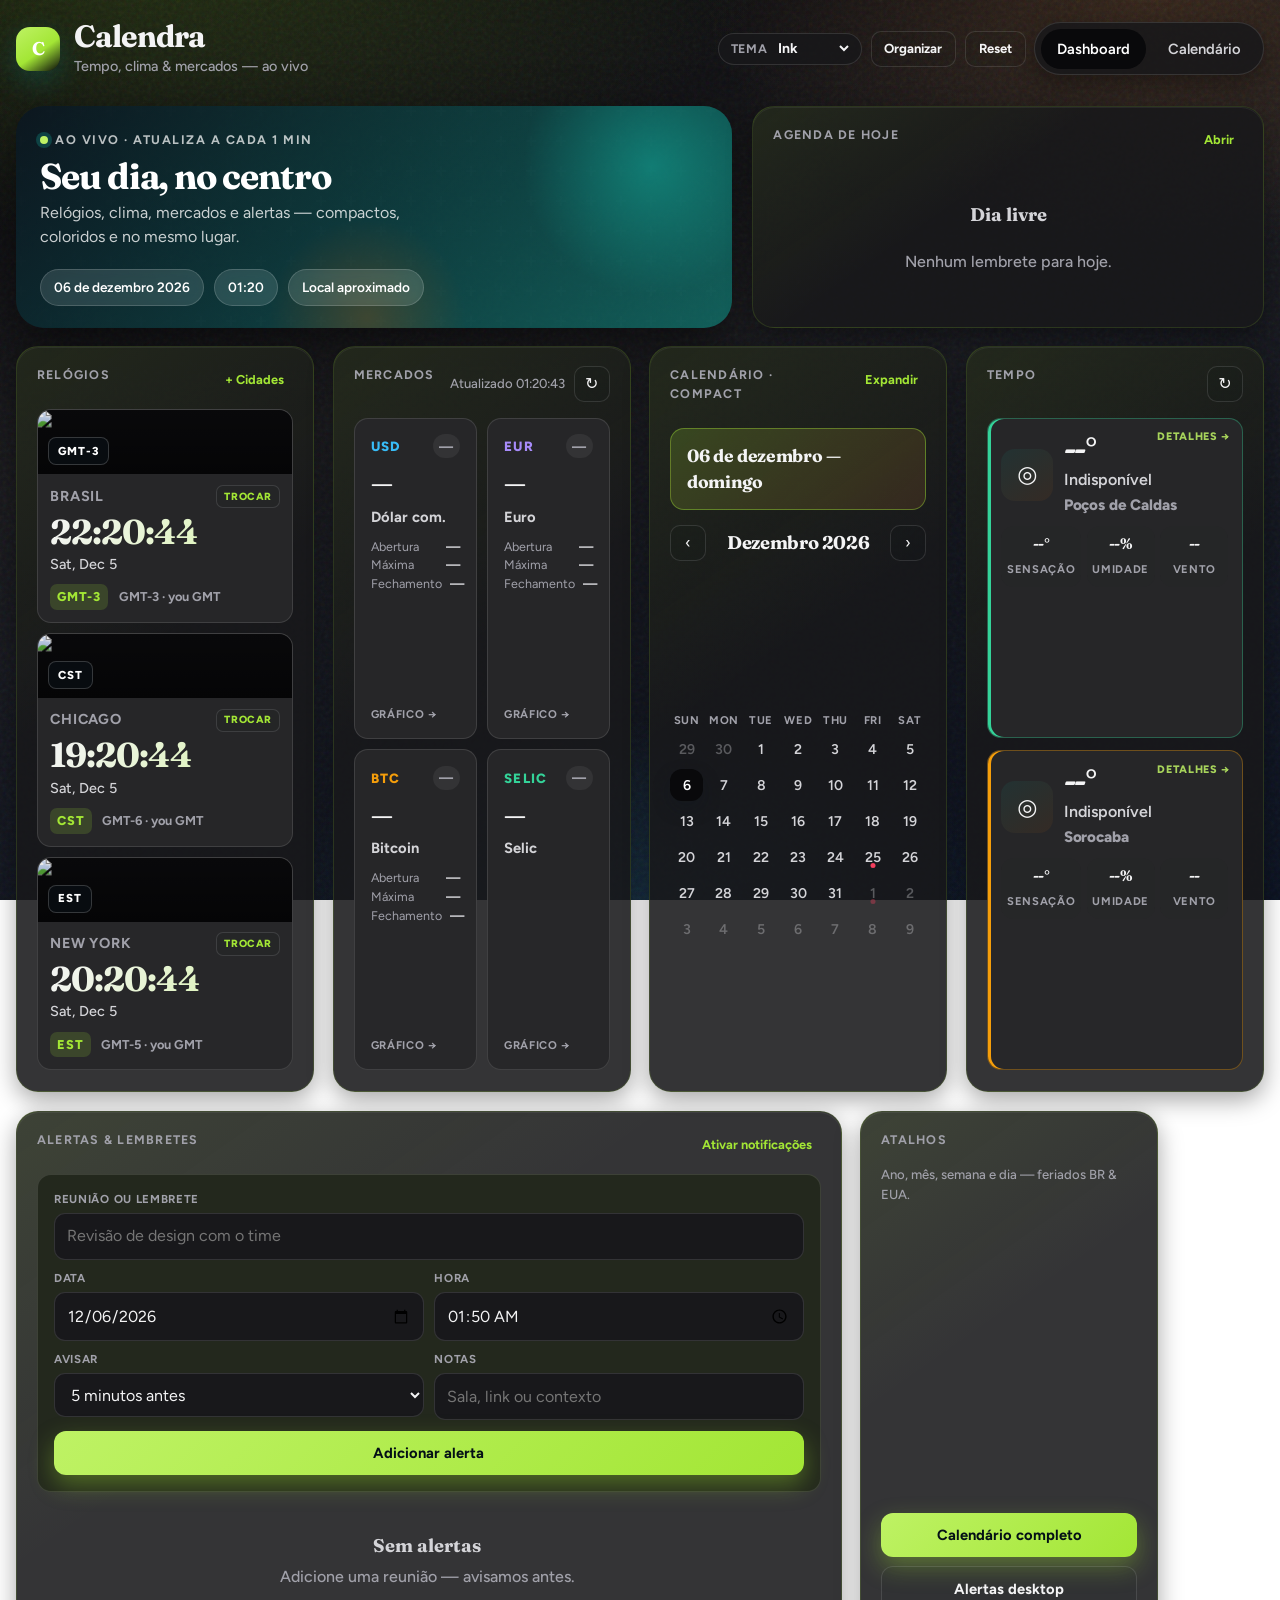
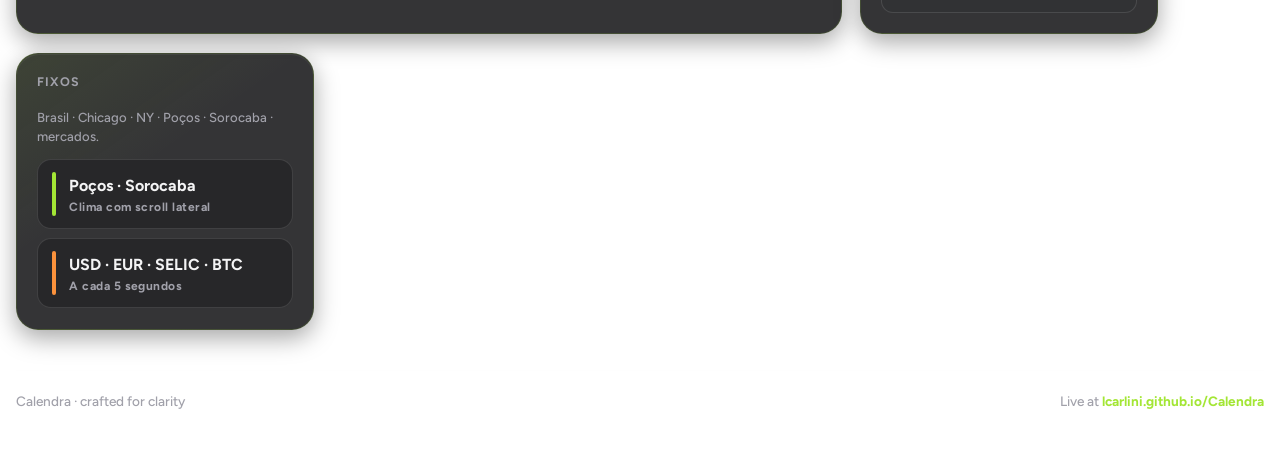
==== commit 9aee274d: "Fix commercial quotes and weather refresh; let each clock pick a city. Co-authored-by: Cursor <curso" ====
--- a/index.html
+++ b/index.html
@@ -93,7 +93,10 @@
           <div class="gadget-inner">
             <div class="gadget-head">
               <h3 class="gadget-title">Mercados</h3>
-              <span class="status-line" id="markets-status">5s</span>
+              <div class="gadget-head-actions">
+                <span class="status-line" id="markets-status">5s</span>
+                <button type="button" class="btn-icon" id="markets-refresh" title="Atualizar cotações" aria-label="Atualizar cotações">↻</button>
+              </div>
             </div>
             <div class="market-grid market-grid-stack" id="market-grid" aria-label="Cotações"></div>
           </div>
--- a/css/styles.css
+++ b/css/styles.css
@@ -570,6 +570,8 @@
 }
 
 .gadget-head {
+  position: relative;
+  z-index: 1;
   display: flex;
   align-items: flex-start;
   justify-content: space-between;
@@ -701,6 +703,16 @@
 .btn-icon:hover {
   background: rgba(15, 118, 110, 0.1);
   color: var(--accent);
+}
+
+.btn-icon.is-busy {
+  pointer-events: none;
+  opacity: 0.7;
+  animation: icon-spin 0.7s linear infinite;
+}
+
+@keyframes icon-spin {
+  to { transform: rotate(360deg); }
 }
 
 /* Clocks */
@@ -780,18 +792,85 @@
   padding: 0.85rem 0.9rem 1rem;
 }
 
+.clock-city-row {
+  display: flex;
+  align-items: center;
+  justify-content: space-between;
+  gap: 0.45rem;
+  margin-bottom: 0.35rem;
+}
+
 .clock-city {
-  font-size: 0.78rem;
+  font-size: 0.9rem;
   font-weight: 700;
   letter-spacing: 0.06em;
   text-transform: uppercase;
   color: var(--muted);
-  margin-bottom: 0.35rem;
+  min-width: 0;
+}
+
+.clock-city-btn {
+  flex-shrink: 0;
+  padding: 0.18rem 0.45rem;
+  border-radius: 7px;
+  border: 1px solid var(--line);
+  background: rgba(14, 26, 36, 0.05);
+  color: var(--accent);
+  font-size: 0.65rem;
+  font-weight: 800;
+  letter-spacing: 0.06em;
+  text-transform: uppercase;
+  transition: background 0.2s var(--ease), border-color 0.2s var(--ease);
+}
+
+.clock-city-btn:hover {
+  background: rgba(15, 118, 110, 0.12);
+  border-color: color-mix(in srgb, var(--accent) 45%, transparent);
+}
+
+.clock-city-picker {
+  display: grid;
+  grid-template-columns: repeat(auto-fill, minmax(180px, 1fr));
+  gap: 0.55rem;
+}
+
+.clock-city-option {
+  display: flex;
+  flex-direction: column;
+  align-items: flex-start;
+  gap: 0.15rem;
+  padding: 0.75rem 0.85rem;
+  border-radius: 12px;
+  border: 1px solid var(--line);
+  background: var(--surface-soft);
+  text-align: left;
+  transition: border-color 0.2s var(--ease), transform 0.2s var(--ease), box-shadow 0.2s var(--ease);
+}
+
+.clock-city-option:hover {
+  transform: translateY(-1px);
+  border-color: color-mix(in srgb, var(--accent) 50%, transparent);
+  box-shadow: 0 8px 18px color-mix(in srgb, var(--accent) 12%, transparent);
+}
+
+.clock-city-option.active {
+  border-color: var(--accent);
+  box-shadow: 0 0 0 1px color-mix(in srgb, var(--accent) 45%, transparent);
+}
+
+.clock-city-option strong {
+  font-size: 0.92rem;
+}
+
+.clock-city-option span {
+  font-size: 0.72rem;
+  font-weight: 600;
+  color: var(--muted);
 }
 
 .clock-time {
   font-family: var(--font-display);
-  font-size: 1.65rem;
+  font-size: 1.85rem;
   font-weight: 700;
   letter-spacing: -0.03em;
   line-height: 1.1;
@@ -800,7 +879,7 @@
 
 .clock-date {
   margin-top: 0.25rem;
-  font-size: 0.8rem;
+  font-size: 0.9rem;
   color: var(--ink-soft);
   font-weight: 500;
 }
@@ -820,13 +899,13 @@
   border-radius: 7px;
   background: color-mix(in srgb, var(--accent) 16%, transparent);
   color: var(--accent);
-  font-size: 0.72rem;
+  font-size: 0.8rem;
   font-weight: 800;
   letter-spacing: 0.06em;
 }
 
 .clock-offset {
-  font-size: 0.72rem;
+  font-size: 0.8rem;
   font-weight: 700;
   color: var(--muted);
 }
@@ -2019,7 +2098,7 @@
 }
 
 .clock-grid-stack .clock-time {
-  font-size: 1.85rem;
+  font-size: 2.15rem;
   line-height: 1.05;
 }
 
@@ -2177,13 +2256,13 @@
 
 .market-grid.market-grid-stack .market-card {
   height: 100%;
-  min-height: 120px;
+  min-height: 168px;
   padding: 0.95rem 1rem;
   justify-content: space-between;
 }
 
 .market-grid.market-grid-stack .market-value {
-  font-size: 1.35rem;
+  font-size: 1.6rem;
   margin: 0.25rem 0;
 }
 
@@ -2487,7 +2566,7 @@
 }
 
 .market-symbol {
-  font-size: 0.72rem;
+  font-size: 0.84rem;
   font-weight: 800;
   letter-spacing: 0.1em;
   color: var(--card-accent, var(--accent));
@@ -2495,7 +2574,7 @@
 
 .market-value {
   font-family: var(--font-display);
-  font-size: 1.25rem;
+  font-size: 1.45rem;
   font-weight: 700;
   letter-spacing: -0.03em;
   line-height: 1.15;
@@ -2506,9 +2585,34 @@
 }
 
 .market-label {
-  font-size: 0.8rem;
+  font-size: 0.92rem;
   font-weight: 700;
   color: var(--ink-soft);
+}
+
+.market-ohlc {
+  width: 100%;
+  margin-top: 0.45rem;
+  display: flex;
+  flex-direction: column;
+  gap: 0.18rem;
+}
+
+.market-ohlc-row {
+  display: flex;
+  align-items: baseline;
+  justify-content: space-between;
+  gap: 0.5rem;
+  font-size: 0.78rem;
+  line-height: 1.2;
+  color: var(--muted);
+}
+
+.market-ohlc-row strong {
+  font-size: 0.82rem;
+  font-weight: 700;
+  color: var(--ink-soft);
+  font-variant-numeric: tabular-nums;
 }
 
 .market-hint {
@@ -2521,7 +2625,7 @@
 }
 
 .market-change {
-  font-size: 0.72rem;
+  font-size: 0.8rem;
   font-weight: 800;
   padding: 0.15rem 0.4rem;
   border-radius: 999px;
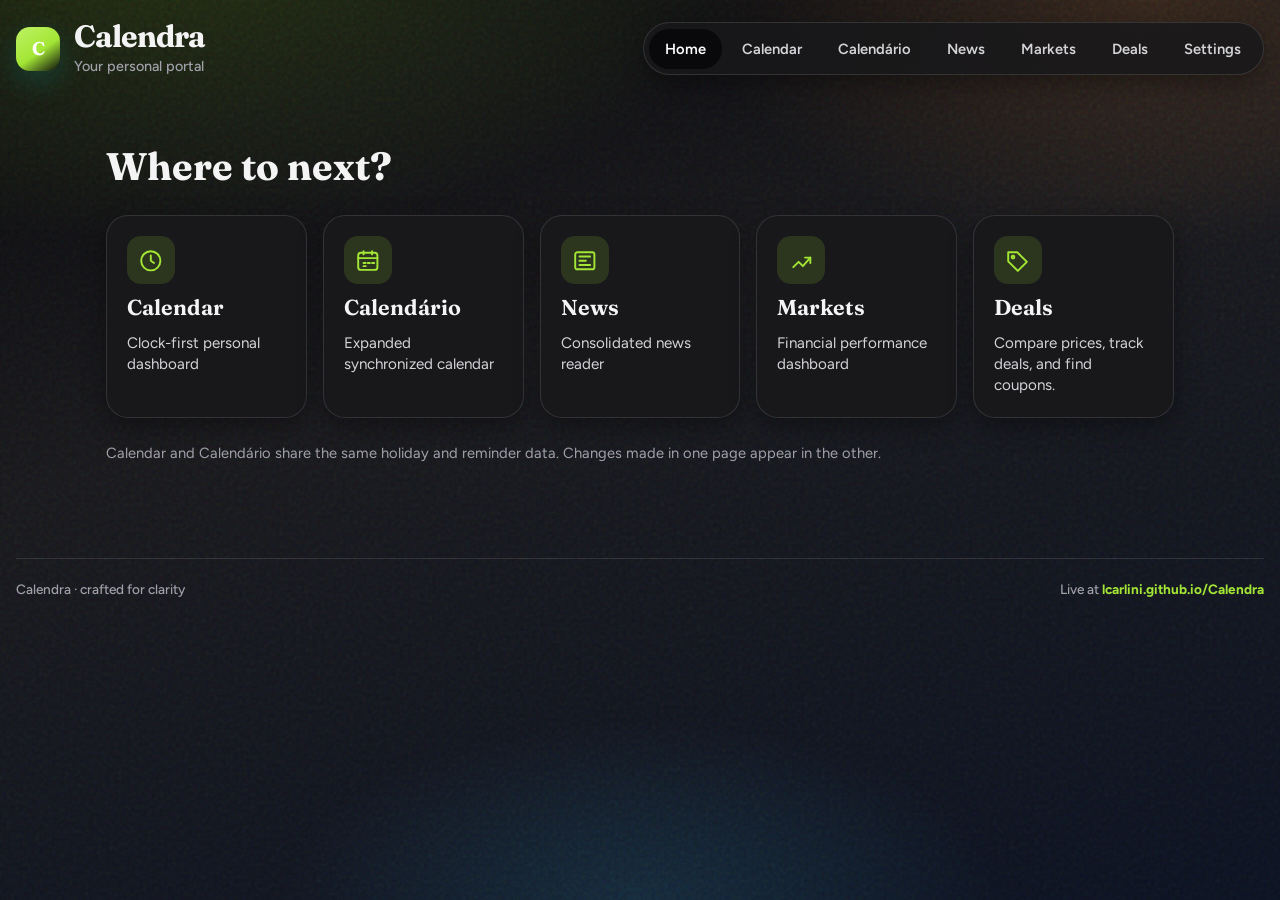
==== commit 99a4ec21: "Make index the portal; split Calendar, Calendário and module pages. - index.html: portal with Calend" ====
--- a/index.html
+++ b/index.html
@@ -1,25 +1,18 @@
 <!DOCTYPE html>
-<html lang="pt-BR" data-theme="ink" data-mode="dark">
+<html lang="en" data-theme="ink" data-mode="dark">
   <head>
     <meta charset="UTF-8" />
     <meta name="viewport" content="width=device-width, initial-scale=1.0" />
-    <meta
-      name="description"
-      content="Calendra — dashboard pessoal com relógios, clima, mercados e alertas."
-    />
-    <title>Calendra — Command Center</title>
+    <meta name="description" content="Calendra — personal portal: clocks and calendar, Calendário, news, markets and deals." />
+    <title>Calendra — Home</title>
     <link rel="icon" href="data:image/svg+xml,%3Csvg xmlns='http://www.w3.org/2000/svg' viewBox='0 0 64 64'%3E%3Crect width='64' height='64' rx='16' fill='%230b1620'/%3E%3Cpath d='M18 14h28v8H18zm0 14h12v22H18zm16 0h12v10H34zm0 14h12v8H34z' fill='%23a3e635'/%3E%3C/svg%3E" />
-    <link rel="stylesheet" href="css/styles.css?v=20260807b" />
+    <link rel="stylesheet" href="css/styles.css?v=20261107a" />
     <script>
       try {
         var t = localStorage.getItem('calendra.theme.v1') || 'ink';
         document.documentElement.dataset.theme = t;
         var dark = ['midnight', 'ocean', 'ink', 'aurora'].indexOf(t) !== -1;
         document.documentElement.dataset.mode = dark ? 'dark' : 'light';
-        // Drop legacy layouts so the column order default always wins once
-        ['calendra.layout.v1', 'calendra.layout.v2', 'calendra.layout.v3', 'calendra.layout.v4'].forEach(function (k) {
-          localStorage.removeItem(k);
-        });
       } catch (e) {}
     </script>
   </head>
@@ -30,230 +23,75 @@
           <div class="brand-mark" aria-hidden="true">C</div>
           <div class="brand-text">
             <h1>Calendra</h1>
-            <p>Tempo, clima & mercados — ao vivo</p>
+            <p>Your personal portal</p>
           </div>
         </a>
         <div class="topbar-tools">
-          <label class="tool-field">
-            <span>Tema</span>
-            <select id="theme-select" aria-label="Tema de cores"></select>
-          </label>
-          <button type="button" class="btn btn-ghost btn-sm" id="edit-layout">Organizar</button>
-          <button type="button" class="btn btn-ghost btn-sm" id="reset-layout" title="Reset layout">Reset</button>
-          <nav class="nav-links" aria-label="Primary">
-            <a class="active" href="index.html">Dashboard</a>
-            <a href="calendar.html">Calendário</a>
+          <nav class="nav-links" aria-label="Principal">
+            <a href="index.html" class="active" aria-current="page">Home</a>
+            <a href="dashboard.html">Calendar</a>
+            <a href="calendario.html">Calendário</a>
+            <a href="news.html">News</a>
+            <a href="markets.html">Markets</a>
+            <a href="deals.html">Deals</a>
+            <a href="settings.html">Settings</a>
           </nav>
         </div>
       </header>
 
-      <section class="hero-strip hero-strip-compact" hidden>
-        <article class="hero-panel">
-          <div class="hero-content">
-            <div>
-              <div class="hero-kicker"><span></span> Ao vivo · atualiza a cada 1 min</div>
-              <h2>Seu dia, no centro</h2>
-              <p class="hero-sub">
-                Relógios, clima, mercados e alertas — compactos, coloridos e no mesmo lugar.
-              </p>
-            </div>
-            <div class="hero-meta">
-              <div class="meta-chip" id="hero-date">—</div>
-              <div class="meta-chip" id="hero-time">—</div>
-              <div class="meta-chip" id="hero-location">Localizando…</div>
-            </div>
-          </div>
-        </article>
-
-        <div class="hero-side">
-          <article class="gadget" style="min-height: auto">
-            <div class="gadget-inner">
-              <div class="gadget-head">
-                <h3 class="gadget-title">Agenda de hoje</h3>
-                <a class="gadget-action" href="calendar.html">Abrir</a>
-              </div>
-              <div class="agenda-list" id="agenda-list"></div>
-            </div>
-          </article>
-        </div>
-      </section>
-
-      <section class="gadgets gadgets-columns" id="gadget-grid" aria-label="Dashboard gadgets">
-        <article class="gadget g-sm g-tall g-clocks" data-gadget="clocks" data-size="sm">
-          <div class="gadget-inner">
-            <div class="gadget-head">
-              <h3 class="gadget-title">Relógios</h3>
-              <button type="button" class="gadget-action" id="open-extra-clocks">+ Cidades</button>
-            </div>
-            <div class="clock-grid clock-grid-stack" id="clock-grid"></div>
-          </div>
-        </article>
-
-        <article class="gadget g-sm g-tall g-markets" data-gadget="markets" data-size="sm">
-          <div class="gadget-inner">
-            <div class="gadget-head">
-              <h3 class="gadget-title">Mercados</h3>
-              <div class="gadget-head-actions">
-                <span class="status-line" id="markets-status">5s</span>
-                <button type="button" class="btn-icon" id="markets-refresh" title="Atualizar cotações" aria-label="Atualizar cotações">↻</button>
-              </div>
-            </div>
-            <div class="market-grid market-grid-stack" id="market-grid" aria-label="Cotações"></div>
-          </div>
-        </article>
-
-        <article class="gadget g-sm g-tall g-calendar-col" data-gadget="calendar" data-size="sm">
-          <div class="gadget-inner">
-            <div class="gadget-head">
-              <h3 class="gadget-title">Calendário · compact</h3>
-              <a class="gadget-action" href="calendar.html">Expandir</a>
-            </div>
-            <button type="button" class="cal-today-strip" id="day-hero" aria-label="Abrir calendário">
-              <span id="day-hero-date">—</span>
-            </button>
-            <div class="mini-cal-nav">
-              <button type="button" class="btn-icon" id="mini-prev" aria-label="Mês anterior">‹</button>
-              <div class="mini-cal-label" id="mini-cal-label">—</div>
-              <button type="button" class="btn-icon" id="mini-next" aria-label="Próximo mês">›</button>
-            </div>
-            <div id="mini-cal"></div>
-          </div>
-        </article>
-
-        <article class="gadget g-sm g-tall g-weather-col" data-gadget="weather" data-size="sm">
-          <div class="gadget-inner">
-            <div class="gadget-head">
-              <h3 class="gadget-title">Tempo</h3>
-              <button type="button" class="btn-icon" id="weather-refresh" title="Atualizar" aria-label="Atualizar clima">↻</button>
-            </div>
-            <div class="weather-stack" id="weather-bars">
-              <article class="weather-city-panel tone-emerald" data-weather-bar="pocos" role="button" tabindex="0" aria-label="Abrir clima de Poços de Caldas">
-                <div class="weather-panel-hint">Detalhes →</div>
-                <div class="weather-now weather-now-compact">
-                  <div class="weather-icon" data-role="icon">◎</div>
-                  <div>
-                    <div class="weather-temp" data-role="temp">--°</div>
-                    <div class="weather-desc" data-role="desc">Carregando…</div>
-                    <div class="weather-loc weather-bar-city">Poços de Caldas</div>
-                  </div>
-                </div>
-                <div class="weather-stats weather-stats-compact">
-                  <div class="stat"><strong data-role="feels">--°</strong><span>Sensação</span></div>
-                  <div class="stat"><strong data-role="humidity">--%</strong><span>Umidade</span></div>
-                  <div class="stat"><strong data-role="wind">--</strong><span>Vento</span></div>
-                </div>
-                <div class="forecast-scroll" data-role="forecast" aria-label="Previsão Poços"></div>
-              </article>
-              <article class="weather-city-panel tone-amber" data-weather-bar="sorocaba" role="button" tabindex="0" aria-label="Abrir clima de Sorocaba">
-                <div class="weather-panel-hint">Detalhes →</div>
-                <div class="weather-now weather-now-compact">
-                  <div class="weather-icon" data-role="icon">◎</div>
-                  <div>
-                    <div class="weather-temp" data-role="temp">--°</div>
-                    <div class="weather-desc" data-role="desc">Carregando…</div>
-                    <div class="weather-loc weather-bar-city">Sorocaba</div>
-                  </div>
-                </div>
-                <div class="weather-stats weather-stats-compact">
-                  <div class="stat"><strong data-role="feels">--°</strong><span>Sensação</span></div>
-                  <div class="stat"><strong data-role="humidity">--%</strong><span>Umidade</span></div>
-                  <div class="stat"><strong data-role="wind">--</strong><span>Vento</span></div>
-                </div>
-                <div class="forecast-scroll" data-role="forecast" aria-label="Previsão Sorocaba"></div>
-              </article>
-            </div>
-          </div>
-        </article>
-
-        <article class="gadget g-xl" data-gadget="reminders" data-size="xl">
-          <div class="gadget-inner">
-            <div class="gadget-head">
-              <h3 class="gadget-title">Alertas & lembretes</h3>
-              <button type="button" class="gadget-action" id="enable-alerts">Ativar notificações</button>
-            </div>
-
-            <form class="reminder-form" id="reminder-form">
-              <div class="form-row">
-                <div class="field" style="grid-column: 1 / -1">
-                  <label for="reminder-title">Reunião ou lembrete</label>
-                  <input id="reminder-title" name="title" type="text" placeholder="Revisão de design com o time" required />
-                </div>
-                <div class="field">
-                  <label for="reminder-date">Data</label>
-                  <input id="reminder-date" name="date" type="date" required />
-                </div>
-                <div class="field">
-                  <label for="reminder-time">Hora</label>
-                  <input id="reminder-time" name="time" type="time" required />
-                </div>
-                <div class="field">
-                  <label for="reminder-lead">Avisar</label>
-                  <select id="reminder-lead" name="lead">
-                    <option value="0">No horário</option>
-                    <option value="5" selected>5 minutos antes</option>
-                    <option value="10">10 minutos antes</option>
-                    <option value="15">15 minutos antes</option>
-                    <option value="30">30 minutos antes</option>
-                    <option value="60">1 hora antes</option>
-                    <option value="120">2 horas antes</option>
-                  </select>
-                </div>
-                <div class="field">
-                  <label for="reminder-notes">Notas</label>
-                  <input id="reminder-notes" name="notes" type="text" placeholder="Sala, link ou contexto" />
-                </div>
-              </div>
-              <button type="submit" class="btn btn-primary">Adicionar alerta</button>
-            </form>
-
-            <div class="reminder-list" id="reminder-list"></div>
-          </div>
-        </article>
-
-        <article class="gadget g-sm" data-gadget="quick" data-size="sm">
-          <div class="gadget-inner">
-            <div class="gadget-head">
-              <h3 class="gadget-title">Atalhos</h3>
-            </div>
-            <p class="status-line" style="margin: 0 0 1rem">
-              Ano, mês, semana e dia — feriados BR & EUA.
-            </p>
-            <div style="display: flex; flex-direction: column; gap: 0.55rem; margin-top: auto">
-              <a class="btn btn-primary" href="calendar.html">Calendário completo</a>
-              <button type="button" class="btn btn-ghost" onclick="document.getElementById('enable-alerts').click()">
-                Alertas desktop
-              </button>
-            </div>
-          </div>
-        </article>
-
-        <article class="gadget g-sm" data-gadget="hubs" data-size="sm">
-          <div class="gadget-inner">
-            <div class="gadget-head">
-              <h3 class="gadget-title">Fixos</h3>
-            </div>
-            <p class="status-line" style="margin: 0 0 0.75rem">
-              Brasil · Chicago · NY · Poços · Sorocaba · mercados.
-            </p>
-            <div class="agenda-list">
-              <div class="agenda-item">
-                <div class="agenda-bar"></div>
-                <div>
-                  <div class="agenda-title">Poços · Sorocaba</div>
-                  <div class="agenda-time">Clima com scroll lateral</div>
-                </div>
-              </div>
-              <div class="agenda-item">
-                <div class="agenda-bar warm"></div>
-                <div>
-                  <div class="agenda-title">USD · EUR · SELIC · BTC</div>
-                  <div class="agenda-time">A cada 5 segundos</div>
-                </div>
-              </div>
-            </div>
-          </div>
-        </article>
-      </section>
+      <main class="portal" id="main">
+        <h2 class="portal-title">Where to next?</h2>
+        <ul class="portal-grid" role="list">
+          <li>
+            <a class="portal-card" href="dashboard.html">
+              <span class="portal-icon" aria-hidden="true">
+                <svg viewBox="0 0 24 24" fill="none" stroke="currentColor" stroke-width="1.8" stroke-linecap="round" stroke-linejoin="round"><circle cx="12" cy="12" r="9"/><path d="M12 7v5l3 2"/></svg>
+              </span>
+              <span class="portal-label">Calendar</span>
+              <span class="portal-sub">Clock-first personal dashboard</span>
+            </a>
+          </li>
+          <li>
+            <a class="portal-card" href="calendario.html">
+              <span class="portal-icon" aria-hidden="true">
+                <svg viewBox="0 0 24 24" fill="none" stroke="currentColor" stroke-width="1.8" stroke-linecap="round" stroke-linejoin="round"><rect x="3" y="4.5" width="18" height="16" rx="2.5"/><path d="M3 9.5h18M8 3v3M16 3v3"/><path d="M8 14h2M12 14h2M16 14h2M8 17h2"/></svg>
+              </span>
+              <span class="portal-label">Calendário</span>
+              <span class="portal-sub">Expanded synchronized calendar</span>
+            </a>
+          </li>
+          <li>
+            <a class="portal-card" href="news.html">
+              <span class="portal-icon" aria-hidden="true">
+                <svg viewBox="0 0 24 24" fill="none" stroke="currentColor" stroke-width="1.8" stroke-linecap="round" stroke-linejoin="round"><rect x="3" y="4" width="18" height="16" rx="2"/><path d="M7 8h10M7 12h6M7 16h10"/></svg>
+              </span>
+              <span class="portal-label">News</span>
+              <span class="portal-sub">Consolidated news reader</span>
+            </a>
+          </li>
+          <li>
+            <a class="portal-card" href="markets.html">
+              <span class="portal-icon" aria-hidden="true">
+                <svg viewBox="0 0 24 24" fill="none" stroke="currentColor" stroke-width="1.8" stroke-linecap="round" stroke-linejoin="round"><path d="M4 18l5-5 4 4 7-8"/><path d="M15 9h5v5"/></svg>
+              </span>
+              <span class="portal-label">Markets</span>
+              <span class="portal-sub">Financial performance dashboard</span>
+            </a>
+          </li>
+          <li>
+            <a class="portal-card" href="deals.html">
+              <span class="portal-icon" aria-hidden="true">
+                <svg viewBox="0 0 24 24" fill="none" stroke="currentColor" stroke-width="1.8" stroke-linecap="round" stroke-linejoin="round"><path d="M3 12.5V4h8.5l9 9-8.5 8.5z"/><circle cx="7.5" cy="8.5" r="1.3"/></svg>
+              </span>
+              <span class="portal-label">Deals</span>
+              <span class="portal-sub">Compare prices, track deals, and find coupons.</span>
+            </a>
+          </li>
+        </ul>
+        <p class="portal-note">
+          Calendar and Calendário share the same holiday and reminder data. Changes made in one page appear in the other.
+        </p>
+      </main>
 
       <footer class="site-footer">
         <span>Calendra · crafted for clarity</span>
@@ -263,7 +101,5 @@
         </span>
       </footer>
     </div>
-
-    <script type="module" src="js/app.js?v=20260807a"></script>
   </body>
 </html>
--- a/css/styles.css
+++ b/css/styles.css
@@ -801,7 +801,7 @@
 }
 
 .clock-city {
-  font-size: 0.9rem;
+  font-size: 1rem;
   font-weight: 700;
   letter-spacing: 0.06em;
   text-transform: uppercase;
@@ -870,7 +870,7 @@
 
 .clock-time {
   font-family: var(--font-display);
-  font-size: 1.85rem;
+  font-size: 2.05rem;
   font-weight: 700;
   letter-spacing: -0.03em;
   line-height: 1.1;
@@ -879,7 +879,7 @@
 
 .clock-date {
   margin-top: 0.25rem;
-  font-size: 0.9rem;
+  font-size: 1rem;
   color: var(--ink-soft);
   font-weight: 500;
 }
@@ -899,13 +899,13 @@
   border-radius: 7px;
   background: color-mix(in srgb, var(--accent) 16%, transparent);
   color: var(--accent);
-  font-size: 0.8rem;
+  font-size: 0.88rem;
   font-weight: 800;
   letter-spacing: 0.06em;
 }
 
 .clock-offset {
-  font-size: 0.8rem;
+  font-size: 0.88rem;
   font-weight: 700;
   color: var(--muted);
 }
@@ -2093,12 +2093,12 @@
 }
 
 .clock-grid-stack .clock-media {
-  height: 64px;
+  height: 76px;
   flex-shrink: 0;
 }
 
 .clock-grid-stack .clock-time {
-  font-size: 2.15rem;
+  font-size: 2.45rem;
   line-height: 1.05;
 }
 
@@ -2256,13 +2256,13 @@
 
 .market-grid.market-grid-stack .market-card {
   height: 100%;
-  min-height: 168px;
+  min-height: 188px;
   padding: 0.95rem 1rem;
   justify-content: space-between;
 }
 
 .market-grid.market-grid-stack .market-value {
-  font-size: 1.6rem;
+  font-size: 1.85rem;
   margin: 0.25rem 0;
 }
 
@@ -2566,7 +2566,7 @@
 }
 
 .market-symbol {
-  font-size: 0.84rem;
+  font-size: 0.92rem;
   font-weight: 800;
   letter-spacing: 0.1em;
   color: var(--card-accent, var(--accent));
@@ -2574,10 +2574,19 @@
 
 .market-value {
   font-family: var(--font-display);
-  font-size: 1.45rem;
+  font-size: 1.6rem;
   font-weight: 700;
   letter-spacing: -0.03em;
   line-height: 1.15;
+  color: var(--ink);
+}
+
+.market-value.up {
+  color: #4ade80;
+}
+
+.market-value.down {
+  color: #fb7185;
 }
 
 .market-value.fancy {
@@ -2585,7 +2594,7 @@
 }
 
 .market-label {
-  font-size: 0.92rem;
+  font-size: 1.02rem;
   font-weight: 700;
   color: var(--ink-soft);
 }
@@ -2600,19 +2609,32 @@
 
 .market-ohlc-row {
   display: flex;
-  align-items: baseline;
-  justify-content: space-between;
-  gap: 0.5rem;
-  font-size: 0.78rem;
+  flex-direction: column;
+  align-items: flex-start;
+  gap: 0.08rem;
+  font-size: 0.86rem;
   line-height: 1.2;
   color: var(--muted);
 }
 
 .market-ohlc-row strong {
-  font-size: 0.82rem;
+  font-size: 0.92rem;
   font-weight: 700;
   color: var(--ink-soft);
   font-variant-numeric: tabular-nums;
+  white-space: nowrap;
+}
+
+.market-ohlc-row strong.up {
+  color: #4ade80;
+}
+
+.market-ohlc-row strong.down {
+  color: #fb7185;
+}
+
+.market-ohlc-row strong.flat {
+  color: var(--ink);
 }
 
 .market-hint {
@@ -2625,12 +2647,12 @@
 }
 
 .market-change {
-  font-size: 0.8rem;
+  font-size: 0.88rem;
   font-weight: 800;
   padding: 0.15rem 0.4rem;
   border-radius: 999px;
   background: rgba(255, 255, 255, 0.06);
-  color: var(--muted);
+  color: var(--ink);
 }
 
 .market-change.up {
@@ -2641,6 +2663,10 @@
 .market-change.down {
   color: #fb7185;
   background: rgba(251, 113, 133, 0.12);
+}
+
+.market-change.flat {
+  color: var(--ink);
 }
 
 .market-chart-wrap {
@@ -3048,3 +3074,246 @@
     grid-template-columns: 1fr;
   }
 }
+
+/* ===== Portal (index.html) and module pages ===== */
+
+.nav-links {
+  display: flex;
+  flex-wrap: wrap;
+  gap: 0.25rem;
+}
+
+.portal,
+.module-page {
+  width: min(1100px, 100%);
+  margin: 0 auto;
+  padding: 1.5rem 1rem 2.5rem;
+}
+
+.portal-title,
+.module-title {
+  font-family: var(--font-display);
+  font-size: clamp(1.6rem, 4vw, 2.4rem);
+  margin: 0.5rem 0 1.25rem;
+  color: var(--ink);
+}
+
+.module-lead {
+  color: var(--ink-soft);
+  max-width: 60ch;
+}
+
+.portal-grid {
+  list-style: none;
+  margin: 0;
+  padding: 0;
+  display: grid;
+  grid-template-columns: repeat(auto-fit, minmax(200px, 1fr));
+  gap: 1rem;
+}
+
+.portal-card {
+  display: flex;
+  flex-direction: column;
+  gap: 0.5rem;
+  height: 100%;
+  min-height: 170px;
+  padding: 1.25rem;
+  border-radius: var(--radius);
+  background: var(--surface-solid);
+  border: 1px solid var(--line);
+  box-shadow: var(--shadow-sm);
+  color: var(--ink);
+  text-decoration: none;
+  transition: transform 0.2s var(--ease), box-shadow 0.2s var(--ease), border-color 0.2s var(--ease);
+}
+
+.portal-card:hover {
+  transform: translateY(-3px);
+  box-shadow: var(--shadow);
+  border-color: var(--accent);
+}
+
+.portal-card:focus-visible {
+  outline: 3px solid var(--accent-bright);
+  outline-offset: 3px;
+}
+
+.portal-card:active {
+  transform: translateY(0) scale(0.98);
+}
+
+.portal-card[aria-current='page'] {
+  border-color: var(--accent);
+  box-shadow: 0 0 0 2px var(--accent-bright) inset;
+}
+
+.portal-icon {
+  display: grid;
+  place-items: center;
+  width: 3rem;
+  height: 3rem;
+  border-radius: var(--radius-sm);
+  background: color-mix(in oklab, var(--accent) 14%, transparent);
+  color: var(--accent);
+}
+
+.portal-icon svg {
+  width: 1.6rem;
+  height: 1.6rem;
+}
+
+.portal-label {
+  font-family: var(--font-display);
+  font-size: 1.35rem;
+  font-weight: 650;
+}
+
+.portal-sub {
+  color: var(--ink-soft);
+  font-size: 0.95rem;
+  line-height: 1.4;
+}
+
+.portal-note {
+  margin-top: 1.5rem;
+  color: var(--muted);
+  font-size: 0.92rem;
+}
+
+.back-home {
+  margin: 0 0 0.5rem;
+}
+
+.back-home a {
+  color: var(--accent);
+  font-weight: 600;
+}
+
+.back-home a:focus-visible,
+.nav-links a:focus-visible,
+.status-card a:focus-visible,
+.source-list a:focus-visible {
+  outline: 3px solid var(--accent-bright);
+  outline-offset: 2px;
+  border-radius: 6px;
+}
+
+.status-card {
+  padding: 1.25rem;
+  border-radius: var(--radius);
+  background: var(--surface-solid);
+  border: 1px solid var(--line);
+  box-shadow: var(--shadow-sm);
+  color: var(--ink);
+  max-width: 760px;
+}
+
+.status-card h3 {
+  margin-top: 0;
+  font-family: var(--font-display);
+}
+
+.source-list {
+  list-style: none;
+  padding: 0;
+  margin: 0.75rem 0 0;
+  display: grid;
+  gap: 0.5rem;
+}
+
+.source-list li {
+  display: flex;
+  justify-content: space-between;
+  gap: 1rem;
+  flex-wrap: wrap;
+  padding: 0.6rem 0.8rem;
+  border-radius: var(--radius-sm);
+  background: var(--surface-soft);
+}
+
+.source-list a {
+  color: var(--accent);
+  word-break: break-all;
+}
+
+.search-fallback {
+  display: flex;
+  flex-wrap: wrap;
+  gap: 0.5rem;
+  align-items: center;
+  margin-top: 1rem;
+}
+
+.search-fallback input {
+  flex: 1 1 220px;
+  min-height: 44px;
+  padding: 0.6rem 0.8rem;
+  border-radius: var(--radius-sm);
+  border: 1px solid var(--line);
+  font: inherit;
+}
+
+.search-fallback label {
+  width: 100%;
+  font-weight: 600;
+}
+
+.search-fallback button,
+.status-card .btn,
+.status-card select {
+  min-height: 44px;
+}
+
+/* Touch targets and motion */
+@media (pointer: coarse) {
+  .nav-links a {
+    min-height: 44px;
+    display: inline-flex;
+    align-items: center;
+  }
+}
+
+@media (max-width: 520px) {
+  .nav-links {
+    overflow-x: auto;
+    flex-wrap: nowrap;
+    max-width: 100%;
+    padding-bottom: 0.25rem;
+  }
+  .nav-links a {
+    white-space: nowrap;
+  }
+}
+
+@media (prefers-reduced-motion: reduce) {
+  .portal-card,
+  .portal-card:hover,
+  .portal-card:active {
+    transition: none;
+    transform: none;
+  }
+}
+
+/* Phone-width guard: nothing may force the page wider than the viewport. */
+.app-shell,
+.topbar,
+.topbar-tools,
+.portal,
+.module-page {
+  min-width: 0;
+  max-width: 100%;
+}
+
+.portal-grid {
+  grid-template-columns: repeat(auto-fit, minmax(min(200px, 100%), 1fr));
+}
+
+@media (max-width: 520px) {
+  .topbar-tools {
+    width: 100%;
+  }
+  .nav-links {
+    width: 100%;
+  }
+}
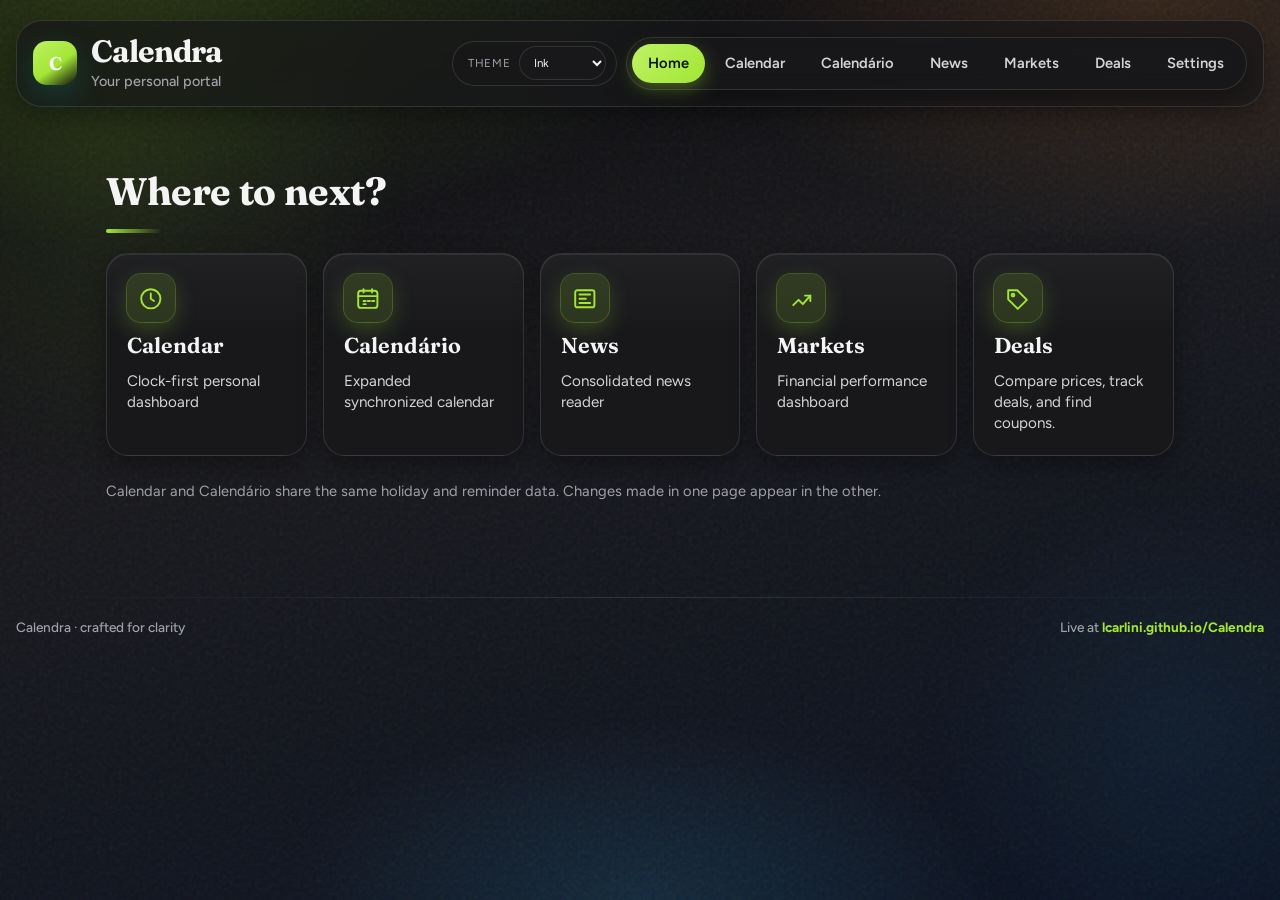
==== commit 83a8e562: "Deals feed from a same-origin snapshot (GitHub Action), distinct monochrome Black theme, polish laye" ====
--- a/index.html
+++ b/index.html
@@ -6,12 +6,12 @@
     <meta name="description" content="Calendra — personal portal: clocks and calendar, Calendário, news, markets and deals." />
     <title>Calendra — Home</title>
     <link rel="icon" href="data:image/svg+xml,%3Csvg xmlns='http://www.w3.org/2000/svg' viewBox='0 0 64 64'%3E%3Crect width='64' height='64' rx='16' fill='%230b1620'/%3E%3Cpath d='M18 14h28v8H18zm0 14h12v22H18zm16 0h12v10H34zm0 14h12v8H34z' fill='%23a3e635'/%3E%3C/svg%3E" />
-    <link rel="stylesheet" href="css/styles.css?v=20261107a" />
+    <link rel="stylesheet" href="css/styles.css?v=20261107p" />
     <script>
       try {
         var t = localStorage.getItem('calendra.theme.v1') || 'ink';
         document.documentElement.dataset.theme = t;
-        var dark = ['midnight', 'ocean', 'ink', 'aurora'].indexOf(t) !== -1;
+        var dark = ['midnight', 'ocean', 'ink', 'black', 'aurora'].indexOf(t) !== -1;
         document.documentElement.dataset.mode = dark ? 'dark' : 'light';
       } catch (e) {}
     </script>
@@ -101,5 +101,6 @@
         </span>
       </footer>
     </div>
+      <script type="module" src="js/core/boot.js"></script>
   </body>
 </html>
--- a/css/styles.css
+++ b/css/styles.css
@@ -58,6 +58,36 @@
   --holiday: #f43f5e;
 }
 
+/* Black: true-black (OLED) and monochrome. White accent instead of Ink's lime, so the two never look alike. */
+[data-theme='black'] {
+  --ink: #ffffff;
+  --ink-soft: #d4d4d4;
+  --muted: #9a9a9a;
+  --line: rgba(255, 255, 255, 0.16);
+  --surface: #000000;
+  --surface-solid: #000000;
+  --surface-soft: #0d0d0d;
+  --accent: #f5f5f5;
+  --accent-bright: #ffffff;
+  --accent-warm: #fbbf24;
+  --accent-rose: #f87171;
+  --deep: #262626;
+  --deep-soft: #111111;
+  --shadow: 0 0 0 1px rgba(255, 255, 255, 0.06);
+  --shadow-sm: none;
+  --bg-1: transparent;
+  --bg-2: transparent;
+  --bg-3: transparent;
+  --bg-base: #000000;
+  --nav-bg: #000000;
+  --chip-bg: rgba(255, 255, 255, 0.08);
+  --gadget-border: rgba(255, 255, 255, 0.16);
+  --holiday: #f87171;
+}
+[data-theme='black'] body::before { display: none; }
+[data-theme='black'] .nav-links a.active { background: #ffffff; color: #000000; }
+[data-theme='black'] .brand-mark { background: #ffffff; color: #000000; box-shadow: none; }
+
 [data-theme='midnight'] {
   --ink: #e8eef4;
   --ink-soft: #b7c5d3;
@@ -1097,7 +1127,7 @@
 
 .full-cal-weekdays {
   display: grid;
-  grid-template-columns: repeat(7, 1fr);
+  grid-template-columns: repeat(7, minmax(0, 1fr));
   background: var(--deep);
   color: rgba(255, 255, 255, 0.7);
 }
@@ -1113,7 +1143,7 @@
 
 .full-cal-days {
   display: grid;
-  grid-template-columns: repeat(7, 1fr);
+  grid-template-columns: repeat(7, minmax(0, 1fr));
 }
 
 .full-day {
@@ -3317,3 +3347,1320 @@
     width: 100%;
   }
 }
+
+/* ===== Clock-first dashboard ===================================================
+   Row 1: world clocks (3 per row on wide screens). Row 2: compact calendar + weather.
+   Row 3: market cards. Rates strip sits below the gadget grid. */
+.gadgets-columns > [data-gadget='clocks'].g-tall {
+  grid-column: 1 / -1;
+  order: 1;
+  min-height: 0;
+}
+.gadgets-columns > [data-gadget='calendar'].g-tall {
+  grid-column: span 4;
+  order: 2;
+  min-height: 0;
+}
+.gadgets-columns > [data-gadget='weather'].g-tall {
+  grid-column: span 8;
+  order: 3;
+  min-height: 0;
+}
+.gadgets-columns > [data-gadget='markets'].g-tall {
+  grid-column: 1 / -1;
+  order: 4;
+  min-height: 0;
+}
+
+.clock-grid.clock-grid-stack {
+  display: grid;
+  grid-template-columns: repeat(auto-fit, minmax(min(100%, 280px), 1fr));
+  gap: 1rem;
+}
+@media (min-width: 1180px) {
+  .clock-grid.clock-grid-stack {
+    grid-template-columns: repeat(3, minmax(0, 1fr));
+  }
+}
+@media (max-width: 700px) {
+  .clock-grid.clock-grid-stack {
+    grid-template-columns: minmax(0, 1fr);
+  }
+}
+
+.clock-grid-stack .clock-time {
+  font-size: clamp(2.6rem, 4.2vw, 4.6rem);
+  font-variant-numeric: tabular-nums;
+  font-feature-settings: 'tnum' 1;
+  white-space: nowrap;
+}
+.clock-grid-stack .clock-media {
+  height: clamp(70px, 7vw, 130px);
+}
+
+.market-grid.market-grid-stack {
+  display: grid;
+  grid-template-columns: repeat(auto-fit, minmax(min(100%, 210px), 1fr));
+  gap: 0.8rem;
+}
+
+@media (max-width: 1100px) {
+  .gadgets-columns > [data-gadget='calendar'].g-tall,
+  .gadgets-columns > [data-gadget='weather'].g-tall {
+    grid-column: span 6;
+  }
+}
+@media (max-width: 820px) {
+  .gadgets-columns > [data-gadget='calendar'].g-tall,
+  .gadgets-columns > [data-gadget='weather'].g-tall {
+    grid-column: 1 / -1;
+  }
+}
+
+/* ===== Policy rates ============================================================ */
+.rates-strip {
+  margin-top: 1.25rem;
+  padding: 1.25rem;
+  border-radius: var(--radius);
+  background: var(--surface);
+  border: 1px solid var(--line);
+  box-shadow: var(--shadow-sm);
+  color: var(--ink);
+}
+.rates-head {
+  display: flex;
+  align-items: center;
+  justify-content: space-between;
+  gap: 1rem;
+}
+.rates-head h3 {
+  margin: 0;
+  font-family: var(--font-display);
+}
+.rates-grid {
+  display: grid;
+  grid-template-columns: repeat(auto-fit, minmax(min(100%, 240px), 1fr));
+  gap: 1rem;
+  margin-top: 0.75rem;
+}
+.rate-card {
+  padding: 1rem;
+  border-radius: var(--radius-sm);
+  background: var(--surface-soft);
+  border: 1px solid var(--line);
+  min-width: 0;
+}
+.rate-card header {
+  display: flex;
+  align-items: flex-start;
+  justify-content: space-between;
+  gap: 0.5rem;
+}
+.rate-card h4 {
+  margin: 0;
+  font-size: 0.95rem;
+}
+.rate-value {
+  margin: 0.35rem 0 0;
+  font-family: var(--font-display);
+  font-size: 2.1rem;
+  font-variant-numeric: tabular-nums;
+  line-height: 1.1;
+}
+.rate-unit,
+.rate-type {
+  margin: 0.15rem 0 0;
+  font-size: 0.8rem;
+  color: var(--ink-soft);
+}
+.rate-meta {
+  display: grid;
+  grid-template-columns: auto minmax(0, 1fr);
+  gap: 0.2rem 0.6rem;
+  margin: 0.75rem 0 0;
+  font-size: 0.8rem;
+}
+.rate-meta dt {
+  color: var(--muted);
+}
+.rate-meta dd {
+  margin: 0;
+  overflow-wrap: anywhere;
+}
+.rate-meta a,
+.rate-details summary {
+  color: var(--accent);
+}
+.rate-details {
+  margin-top: 0.75rem;
+}
+.badge {
+  display: inline-block;
+  padding: 0.1rem 0.5rem;
+  border-radius: 999px;
+  font-size: 0.7rem;
+  font-weight: 700;
+  border: 1px solid var(--line);
+  white-space: nowrap;
+}
+.badge-warn {
+  color: var(--accent-warm);
+  border-color: var(--accent-warm);
+}
+.badge-ok {
+  color: var(--accent);
+  border-color: var(--accent);
+}
+.badge-muted {
+  color: var(--muted);
+}
+.rates-warning {
+  margin-top: 0.75rem;
+  max-width: none;
+}
+
+/* ===== TV / display mode ======================================================= */
+html[data-tv='on'] {
+  font-size: 125%;
+}
+@media (min-width: 2400px) {
+  html[data-tv='on'] {
+    font-size: 160%;
+  }
+}
+@media (min-width: 3400px) {
+  html[data-tv='on'] {
+    font-size: 220%;
+  }
+}
+html[data-tv='on'] :focus-visible {
+  outline: 5px solid var(--accent-bright);
+  outline-offset: 4px;
+}
+html[data-tv='on'] #edit-layout,
+html[data-tv='on'] #reset-layout,
+html[data-tv='on'] .hero-strip,
+html[data-tv='on'] .gadget-head-actions .status-line,
+html[data-tv='on'] .site-footer {
+  display: none;
+}
+html[data-tv='on'] .gadgets-columns {
+  gap: 1.75rem;
+}
+html[data-tv='on'] .clock-grid-stack .clock-time {
+  font-size: clamp(3.4rem, 5.4vw, 6.5rem);
+}
+html[data-tv='on'] .nav-links a {
+  padding: 0.8rem 1.3rem;
+}
+html[data-tv='on'] .portal-card {
+  min-height: 220px;
+}
+
+/* Slim header: the decorative hero panel is hidden; "Agenda de hoje" stays as a compact bar. */
+.hero-strip.hero-strip-compact {
+  display: block;
+  margin: 0 0 1rem;
+}
+.hero-strip-compact .hero-panel {
+  display: none;
+}
+.hero-strip-compact .hero-side .gadget,
+.hero-strip-compact .hero-side .gadget-inner {
+  min-height: 0;
+}
+.hero-strip-compact .agenda-list {
+  max-height: 6.5rem;
+  overflow: auto;
+}
+
+/* Row 2: compact calendar + market cards side by side; weather gets its own full-width row. */
+.gadgets-columns {
+  align-items: start;
+}
+.gadgets-columns > [data-gadget='calendar'].g-tall {
+  grid-column: span 4;
+  order: 2;
+}
+.gadgets-columns > [data-gadget='markets'].g-tall {
+  grid-column: span 8;
+  order: 3;
+}
+.gadgets-columns > [data-gadget='weather'].g-tall {
+  grid-column: 1 / -1;
+  order: 4;
+}
+@media (max-width: 1100px) {
+  .gadgets-columns > [data-gadget='calendar'].g-tall,
+  .gadgets-columns > [data-gadget='markets'].g-tall {
+    grid-column: span 6;
+  }
+}
+@media (max-width: 820px) {
+  .gadgets-columns > [data-gadget='calendar'].g-tall,
+  .gadgets-columns > [data-gadget='markets'].g-tall {
+    grid-column: 1 / -1;
+  }
+}
+.hero-strip.hero-strip-compact {
+  margin: 1rem 0 0;
+}
+html[data-tv='on'] .clock-grid-stack .clock-time {
+  font-size: clamp(2.5rem, 4vw, 5rem);
+}
+
+/* TV mode: the page container grows with the text so large digits are never cramped. */
+html[data-tv='on'] .app-shell {
+  width: calc(100% - 3rem);
+}
+html[data-tv='on'] .portal,
+html[data-tv='on'] .module-page {
+  width: min(100%, 90rem);
+}
+
+/* ===== Travel & Holiday Intelligence ========================================== */
+.travel {
+  margin-top: 1.5rem;
+  padding: 1.25rem;
+  border-radius: var(--radius);
+  background: var(--surface);
+  border: 1px solid var(--line);
+  box-shadow: var(--shadow-sm);
+  color: var(--ink);
+}
+.travel-head {
+  display: flex;
+  flex-wrap: wrap;
+  align-items: flex-start;
+  justify-content: space-between;
+  gap: 1rem;
+}
+.travel-head h2 {
+  margin: 0 0 0.25rem;
+  font-family: var(--font-display);
+}
+.travel-toolbar {
+  display: flex;
+  flex-wrap: wrap;
+  align-items: center;
+  gap: 0.75rem;
+  margin: 1rem 0 0.5rem;
+}
+.chip-row {
+  display: flex;
+  flex-wrap: wrap;
+  gap: 0.4rem;
+}
+.chip {
+  min-height: 40px;
+  padding: 0.35rem 0.9rem;
+  border-radius: 999px;
+  border: 1px solid var(--line);
+  background: var(--surface-soft);
+  color: var(--ink);
+  font: inherit;
+  font-weight: 600;
+  cursor: pointer;
+}
+.chip:hover {
+  border-color: var(--accent);
+}
+.chip.active,
+.chip[aria-pressed='true'] {
+  background: var(--deep);
+  color: #fff;
+  border-color: var(--deep);
+}
+.chip:focus-visible {
+  outline: 3px solid var(--accent-bright);
+  outline-offset: 2px;
+}
+.next-card {
+  padding: 1rem;
+  border-radius: var(--radius-sm);
+  border: 1px solid var(--accent);
+  background: color-mix(in oklab, var(--accent) 8%, var(--surface-soft));
+  margin-top: 1rem;
+}
+.next-kicker {
+  margin: 0 0 0.5rem;
+  font-size: 0.8rem;
+  font-weight: 700;
+  letter-spacing: 0.08em;
+  text-transform: uppercase;
+  color: var(--accent);
+}
+.opp-list {
+  list-style: none;
+  margin: 1rem 0 0;
+  padding: 0;
+  display: grid;
+  grid-template-columns: repeat(auto-fill, minmax(min(100%, 320px), 1fr));
+  gap: 0.9rem;
+}
+.next-card .opp-list {
+  margin-top: 0;
+  grid-template-columns: minmax(0, 1fr);
+}
+.opp-card {
+  padding: 1rem;
+  border-radius: var(--radius-sm);
+  background: var(--surface-soft);
+  border: 1px solid var(--line);
+  min-width: 0;
+}
+.opp-top {
+  display: flex;
+  flex-wrap: wrap;
+  gap: 0.35rem;
+}
+.opp-card h4 {
+  margin: 0.6rem 0 0.2rem;
+  font-size: 1rem;
+  overflow-wrap: anywhere;
+}
+.opp-card p {
+  margin: 0.2rem 0;
+  font-size: 0.9rem;
+}
+.opp-holidays,
+.opp-leave {
+  color: var(--ink-soft);
+}
+.opp-details {
+  margin: 0.5rem 0;
+  font-size: 0.85rem;
+}
+.opp-details summary {
+  cursor: pointer;
+  color: var(--accent);
+  font-weight: 600;
+}
+.opp-details dt {
+  font-weight: 700;
+  margin-top: 0.4rem;
+}
+.opp-details dd {
+  margin: 0;
+  color: var(--ink-soft);
+  overflow-wrap: anywhere;
+}
+.opp-actions {
+  display: flex;
+  flex-wrap: wrap;
+  gap: 0.4rem;
+  margin-top: 0.6rem;
+}
+.heatmap {
+  margin-top: 1rem;
+}
+.hm-grid {
+  display: grid;
+  grid-template-columns: repeat(auto-fill, minmax(min(100%, 170px), 1fr));
+  gap: 0.9rem;
+}
+.hm-month h5 {
+  margin: 0 0 0.25rem;
+  font-size: 0.85rem;
+}
+.hm-days {
+  display: grid;
+  grid-template-columns: repeat(7, minmax(0, 1fr));
+  gap: 2px;
+}
+.hm-day {
+  aspect-ratio: 1;
+  display: grid;
+  place-items: center;
+  font-size: 0.68rem;
+  border-radius: 4px;
+  border: 2px solid transparent;
+  font-variant-numeric: tabular-nums;
+}
+.hm-empty {
+  visibility: hidden;
+}
+.hm-weekend {
+  background: color-mix(in oklab, var(--ink) 9%, transparent);
+}
+.hm-holiday {
+  background: var(--accent-rose);
+  color: #fff;
+  font-weight: 700;
+}
+.hm-leave {
+  background: var(--accent-warm);
+  color: #fff;
+  font-weight: 700;
+}
+.hm-opp {
+  border-color: var(--accent-bright);
+}
+.hm-optional {
+  border: 2px dashed var(--accent-warm);
+}
+.hm-legend {
+  display: flex;
+  flex-wrap: wrap;
+  gap: 0.4rem 1.2rem;
+  list-style: none;
+  margin: 0.75rem 0 0;
+  padding: 0;
+  font-size: 0.8rem;
+  color: var(--ink-soft);
+}
+.hm-legend li {
+  display: flex;
+  align-items: center;
+  gap: 0.4rem;
+}
+.hm-legend .hm-day {
+  width: 1.3rem;
+  aspect-ratio: auto;
+  height: 1.3rem;
+}
+
+/* ===== Markets page and shared table / form bits =============================== */
+.module-page.wide {
+  width: min(1320px, 100%);
+}
+.market-section {
+  margin-top: 1.5rem;
+  padding: 1.25rem;
+  border-radius: var(--radius);
+  background: var(--surface);
+  border: 1px solid var(--line);
+  box-shadow: var(--shadow-sm);
+  color: var(--ink);
+}
+.market-section h3 {
+  margin: 0;
+  font-family: var(--font-display);
+}
+.market-toolbar {
+  display: flex;
+  flex-wrap: wrap;
+  align-items: flex-end;
+  gap: 0.75rem 1.25rem;
+  margin: 0.75rem 0;
+}
+.inline-form {
+  display: flex;
+  flex-wrap: wrap;
+  align-items: center;
+  gap: 0.4rem;
+}
+.inline-form label {
+  font-size: 0.8rem;
+  font-weight: 700;
+  color: var(--ink-soft);
+}
+.inline-form input,
+.market-toolbar select,
+.deal-form input,
+.deal-form select {
+  min-height: 40px;
+  padding: 0.35rem 0.7rem;
+  border-radius: var(--radius-sm);
+  border: 1px solid var(--line);
+  background: var(--surface-solid);
+  color: var(--ink);
+  font: inherit;
+}
+.sr-only {
+  position: absolute;
+  width: 1px;
+  height: 1px;
+  margin: -1px;
+  padding: 0;
+  overflow: hidden;
+  clip: rect(0, 0, 0, 0);
+  white-space: nowrap;
+  border: 0;
+}
+.table-scroll {
+  overflow-x: auto;
+  max-width: 100%;
+  margin-top: 0.5rem;
+  border: 1px solid var(--line);
+  border-radius: var(--radius-sm);
+}
+.table-scroll:focus-visible {
+  outline: 3px solid var(--accent-bright);
+  outline-offset: 2px;
+}
+.data-table {
+  width: 100%;
+  border-collapse: collapse;
+  font-size: 0.88rem;
+}
+.data-table th,
+.data-table td {
+  padding: 0.55rem 0.7rem;
+  text-align: left;
+  border-bottom: 1px solid var(--line);
+  white-space: nowrap;
+}
+.data-table thead th {
+  background: var(--surface-soft);
+  font-size: 0.75rem;
+  letter-spacing: 0.04em;
+  text-transform: uppercase;
+  color: var(--ink-soft);
+}
+.data-table .num {
+  text-align: right;
+  font-variant-numeric: tabular-nums;
+}
+.chg.up {
+  color: #16a34a;
+}
+.chg.down {
+  color: #dc2626;
+}
+.sparkline {
+  display: block;
+  color: var(--muted);
+}
+.sparkline.up {
+  color: #16a34a;
+}
+.sparkline.down {
+  color: #dc2626;
+}
+.muted {
+  color: var(--muted);
+}
+.us-list {
+  margin-top: 1rem;
+}
+.us-list h4 {
+  margin: 0 0 0.4rem;
+}
+.chip-list {
+  display: flex;
+  flex-wrap: wrap;
+  gap: 0.4rem;
+  list-style: none;
+  margin: 0 0 0.5rem;
+  padding: 0;
+}
+.chip-static {
+  display: inline-flex;
+  align-items: center;
+  gap: 0.4rem;
+  padding: 0.2rem 0.4rem 0.2rem 0.8rem;
+  border-radius: 999px;
+  border: 1px solid var(--line);
+  background: var(--surface-soft);
+}
+.chip-static a {
+  color: var(--accent);
+  font-size: 0.8rem;
+}
+
+/* Absolutely positioned helpers (e.g. .sr-only) must stay inside the scroll region. */
+.table-scroll {
+  position: relative;
+}
+
+/* ===== News ===================================================================== */
+.news-status {
+  margin: 1rem 0;
+  padding: 1.1rem 1.25rem;
+  border-radius: var(--radius);
+  background: var(--surface);
+  border: 1px solid var(--line);
+  color: var(--ink);
+}
+.news-status h3 {
+  margin: 0 0 0.4rem;
+  font-family: var(--font-display);
+}
+.news-toolbar {
+  display: flex;
+  flex-wrap: wrap;
+  align-items: center;
+  justify-content: space-between;
+  gap: 0.75rem;
+  margin: 1rem 0 0.5rem;
+}
+.news-filters {
+  display: flex;
+  flex-wrap: wrap;
+  align-items: flex-end;
+  gap: 0.75rem 1.25rem;
+  margin-bottom: 0.5rem;
+}
+.story-list {
+  display: grid;
+  grid-template-columns: repeat(auto-fill, minmax(min(100%, 420px), 1fr));
+  gap: 1rem;
+  margin-top: 0.75rem;
+}
+.story-card {
+  padding: 1rem 1.1rem;
+  border-radius: var(--radius-sm);
+  background: var(--surface);
+  border: 1px solid var(--line);
+  color: var(--ink);
+  min-width: 0;
+}
+.story-card h4 {
+  margin: 0.5rem 0 0.25rem;
+  font-size: 1.05rem;
+  line-height: 1.3;
+  overflow-wrap: anywhere;
+}
+.story-card h4 a {
+  color: inherit;
+}
+.story-card a:hover {
+  color: var(--accent);
+}
+.story-top {
+  display: flex;
+  flex-wrap: wrap;
+  align-items: center;
+  gap: 0.5rem;
+  font-size: 0.8rem;
+}
+.excerpt {
+  margin: 0.35rem 0;
+  font-size: 0.88rem;
+  color: var(--ink-soft);
+  overflow-wrap: anywhere;
+}
+.why,
+.related {
+  margin: 0.4rem 0;
+  font-size: 0.85rem;
+}
+.why summary,
+.related summary,
+.how-details summary {
+  cursor: pointer;
+  color: var(--accent);
+  font-weight: 600;
+}
+.why ul,
+.related ul {
+  margin: 0.4rem 0 0;
+  padding-left: 1.1rem;
+}
+.related-item {
+  margin-bottom: 0.5rem;
+}
+.story-actions {
+  display: flex;
+  flex-wrap: wrap;
+  gap: 0.4rem;
+  margin-top: 0.6rem;
+}
+.summary-box {
+  margin-top: 0.6rem;
+  padding: 0.75rem;
+  border-radius: var(--radius-sm);
+  background: var(--surface-soft);
+  border: 1px dashed var(--line);
+}
+.summary-text {
+  white-space: pre-wrap;
+  overflow-wrap: anywhere;
+  margin: 0.4rem 0;
+}
+.summary-error {
+  color: var(--accent-rose);
+}
+.source-status {
+  list-style: none;
+  margin: 0.5rem 0 0;
+  padding: 0;
+  display: grid;
+  gap: 0.4rem;
+}
+.source-status li {
+  display: flex;
+  flex-wrap: wrap;
+  align-items: center;
+  gap: 0.5rem;
+  padding: 0.45rem 0.7rem;
+  border-radius: var(--radius-sm);
+  background: var(--surface-soft);
+  font-size: 0.88rem;
+}
+.source-status a {
+  margin-left: auto;
+  color: var(--accent);
+}
+.how-list {
+  margin: 0.5rem 0 0;
+  padding-left: 1.1rem;
+  font-size: 0.9rem;
+  color: var(--ink-soft);
+}
+.how-details {
+  margin-top: 0.6rem;
+  font-size: 0.88rem;
+}
+.how-details code,
+.module-page code {
+  padding: 0.05rem 0.3rem;
+  border-radius: 4px;
+  background: var(--surface-soft);
+  overflow-wrap: anywhere;
+}
+
+/* ===== Settings ================================================================== */
+.settings-card {
+  max-width: 820px;
+  margin-top: 1.25rem;
+}
+.settings-card h3 {
+  margin-top: 0;
+  font-family: var(--font-display);
+}
+.settings-form label:not(.check-pill) {
+  display: block;
+  margin-top: 0.9rem;
+  font-weight: 600;
+}
+.settings-form input[type='text'],
+.settings-form input[type='url'],
+.settings-form input[type='password'],
+.settings-form input[type='number'],
+.settings-form select {
+  width: min(100%, 440px);
+}
+.settings-form .check-pill {
+  margin-top: 0.6rem;
+  align-items: flex-start;
+}
+.settings-row {
+  display: flex;
+  flex-wrap: wrap;
+  gap: 0.6rem;
+  align-items: center;
+  margin: 1rem 0 0.25rem;
+}
+.file-btn {
+  position: relative;
+  overflow: hidden;
+  cursor: pointer;
+}
+.file-btn input {
+  position: absolute;
+  inset: 0;
+  opacity: 0;
+  cursor: pointer;
+}
+.btn.danger {
+  color: var(--accent-rose);
+  border-color: var(--accent-rose);
+}
+.warn-text {
+  color: var(--accent-warm);
+}
+.ok-text {
+  color: var(--accent);
+}
+
+/* Form controls never grow past their container (long <option> text must not widen the page). */
+.inline-form,
+.news-filters,
+.market-toolbar {
+  max-width: 100%;
+}
+.inline-form input,
+.inline-form select,
+.news-filters select,
+.market-toolbar select {
+  min-width: 0;
+  max-width: 100%;
+}
+
+/* ===== Deals ===================================================================== */
+.search-bar input[type='search'] {
+  flex: 1 1 280px;
+  min-height: 44px;
+}
+.filter-grid {
+  display: grid;
+  grid-template-columns: repeat(auto-fit, minmax(min(100%, 170px), 1fr));
+  gap: 0.6rem 0.9rem;
+  align-items: end;
+  margin: 0.75rem 0;
+}
+.filter-grid label:not(.check-pill),
+.inline-grid label {
+  display: grid;
+  gap: 0.25rem;
+  font-size: 0.8rem;
+  font-weight: 700;
+  color: var(--ink-soft);
+}
+.filter-grid input,
+.filter-grid select,
+.inline-grid input,
+.inline-grid select {
+  min-width: 0;
+  width: 100%;
+  min-height: 40px;
+  padding: 0.35rem 0.7rem;
+  border-radius: var(--radius-sm);
+  border: 1px solid var(--line);
+  background: var(--surface-solid);
+  color: var(--ink);
+  font: inherit;
+  font-weight: 400;
+}
+.inline-grid {
+  display: grid;
+  grid-template-columns: repeat(auto-fit, minmax(min(100%, 150px), 1fr));
+  gap: 0.5rem 0.8rem;
+  align-items: end;
+  margin: 0.6rem 0;
+}
+.thread-list,
+.item-list {
+  display: grid;
+  grid-template-columns: repeat(auto-fill, minmax(min(100%, 420px), 1fr));
+  gap: 0.9rem;
+  margin-top: 0.75rem;
+}
+.thread.is-hidden {
+  opacity: 0.55;
+}
+.price-line {
+  margin: 0.2rem 0;
+  font-weight: 700;
+}
+.provider-grid {
+  display: grid;
+  grid-template-columns: repeat(auto-fill, minmax(min(100%, 300px), 1fr));
+  gap: 0.8rem;
+  margin-top: 0.75rem;
+}
+.provider-card,
+.deal-item {
+  padding: 0.9rem 1rem;
+  border-radius: var(--radius-sm);
+  background: var(--surface-soft);
+  border: 1px solid var(--line);
+  min-width: 0;
+}
+.provider-card header {
+  display: flex;
+  flex-wrap: wrap;
+  align-items: center;
+  gap: 0.4rem;
+}
+.provider-card h5 {
+  margin: 0;
+  font-size: 1rem;
+}
+.provider-card p {
+  margin: 0.3rem 0;
+  font-size: 0.85rem;
+}
+.reason {
+  color: var(--ink-soft);
+}
+.deal-item h4 {
+  margin: 0;
+  font-size: 1.02rem;
+  overflow-wrap: anywhere;
+}
+.stat-grid {
+  display: grid;
+  grid-template-columns: repeat(auto-fit, minmax(110px, 1fr));
+  gap: 0.5rem;
+  margin: 0.6rem 0;
+}
+.stat-grid dt {
+  font-size: 0.72rem;
+  letter-spacing: 0.04em;
+  text-transform: uppercase;
+  color: var(--muted);
+}
+.stat-grid dd {
+  margin: 0;
+  font-weight: 700;
+  font-variant-numeric: tabular-nums;
+}
+.stat-grid small {
+  font-weight: 400;
+  color: var(--muted);
+}
+.spark-row {
+  display: flex;
+  flex-wrap: wrap;
+  align-items: center;
+  gap: 0.75rem;
+}
+.alert-log {
+  list-style: none;
+  margin: 0.5rem 0 0;
+  padding: 0;
+  display: grid;
+  gap: 0.4rem;
+}
+.alert-log li {
+  padding: 0.5rem 0.75rem;
+  border-radius: var(--radius-sm);
+  background: var(--surface-soft);
+  font-size: 0.9rem;
+}
+.alert-log li.unread {
+  border-left: 4px solid var(--accent-warm);
+}
+.coupon-code {
+  font-weight: 700;
+  letter-spacing: 0.04em;
+}
+
+/* Themed form controls everywhere (select/input inside inline forms and filters). */
+.inline-form select,
+.news-filters select,
+.news-filters input,
+.market-toolbar input,
+.tool-field select {
+  min-height: 40px;
+  padding: 0.35rem 0.7rem;
+  border-radius: var(--radius-sm);
+  border: 1px solid var(--line);
+  background: var(--surface-solid);
+  color: var(--ink);
+  font: inherit;
+}
+.inline-form input[type='search'],
+.inline-form input[type='text'],
+.inline-form input[type='url'] {
+  min-width: min(100%, 15rem);
+}
+.inline-form input::placeholder {
+  color: var(--muted);
+}
+
+/* TV mode: fewer decorations. The city photos behind the clocks are hidden; the time stays. */
+html[data-tv='on'] .clock-media {
+  display: none;
+}
+
+/* ---- Calendário year view: modelled on UI/Calendar.html (full-size months, letter badges, combo colours) ---- */
+.ref-controls { display: flex; flex-wrap: wrap; gap: 0.6rem 1rem; align-items: center; padding: 0.7rem 0.9rem; margin-bottom: 0.9rem; border: 1px solid var(--line); border-radius: var(--radius-sm); background: var(--surface-soft); }
+.ref-jump { display: inline-flex; gap: 0.5rem; align-items: center; color: var(--muted); font-size: 0.85rem; }
+.ref-legend { display: flex; flex-wrap: wrap; gap: 0.4rem 0.95rem; flex-basis: 100%; color: var(--ink-soft); font-size: 0.8rem; }
+.ref-legend .tag { display: inline-flex; align-items: center; gap: 0.4rem; }
+.ref-legend .dot { width: 10px; height: 10px; border-radius: 50%; display: inline-block; box-shadow: 0 0 0 3px color-mix(in oklab, var(--ink) 8%, transparent); }
+.ref-calendar { --davi: #58c46a; --gcm: #4aa3ff; --brasil: #ff9a3d; --us: #94a3b8; --dg: #7b7cff; --db: #ffd166; --gb: #ff5ea8; --dgb: #b06cff;
+  display: grid; grid-template-columns: repeat(3, minmax(0, 1fr)); gap: 0.85rem; }
+.ref-controls { --davi: #58c46a; --gcm: #4aa3ff; --brasil: #ff9a3d; --us: #94a3b8; --dg: #7b7cff; --db: #ffd166; --gb: #ff5ea8; --dgb: #b06cff; }
+.dot.davi { background: var(--davi); } .dot.gcm { background: var(--gcm); } .dot.brasil { background: var(--brasil); } .dot.us { background: var(--us); }
+.dot.dg { background: var(--dg); } .dot.db { background: var(--db); } .dot.gb { background: var(--gb); } .dot.dgb { background: var(--dgb); }
+.ref-month { border: 1px solid var(--line); border-radius: 14px; overflow: hidden; background: var(--surface-soft); min-width: 0; }
+.ref-month-header { display: flex; justify-content: space-between; align-items: baseline; padding: 0.55rem 0.8rem; border-bottom: 1px solid var(--line); }
+.ref-month-header .year-month-btn { font-weight: 700; font-size: 1rem; background: none; border: 0; color: var(--ink); padding: 0; cursor: pointer; }
+.ref-year { color: var(--muted); font-size: 0.75rem; }
+.ref-dow, .ref-grid { display: grid; grid-template-columns: repeat(7, minmax(0, 1fr)); }
+.ref-dow div { padding: 0.4rem 0.2rem; text-align: center; color: var(--muted); font-size: 0.72rem; border-bottom: 1px solid var(--line); background: color-mix(in oklab, var(--ink) 4%, transparent); }
+.ref-dow div.weekend { color: var(--ink); background: color-mix(in oklab, var(--ink) 9%, transparent); }
+.ref-grid .cell { position: relative; min-height: 78px; padding: 0.3rem; border-right: 1px solid var(--line); border-bottom: 1px solid var(--line); min-width: 0; cursor: pointer; }
+.ref-grid .cell:nth-child(7n) { border-right: 0; }
+.ref-grid .cell.stripe { background: color-mix(in oklab, var(--ink) 2.5%, transparent); }
+.ref-grid .cell.weekend { background: color-mix(in oklab, var(--ink) 6%, transparent); }
+.ref-grid .cell.outside { cursor: default; background: none; }
+.ref-grid .cell.outside .daynum { opacity: 0.2; }
+.ref-grid .cell:not(.outside):hover, .ref-grid .cell:focus-visible { outline: 2px solid var(--accent); outline-offset: -2px; }
+.ref-grid .cell.has-holiday { box-shadow: inset 0 0 0 1px color-mix(in oklab, var(--ink) 8%, transparent); }
+.ref-grid .cell.today { box-shadow: inset 0 0 0 2px var(--accent); }
+.ref-grid .cell.today .daynum { background: var(--accent); color: #fff; border-radius: 999px; padding: 0 0.35rem; }
+.ref-grid .cell.has-event::after { content: ''; position: absolute; right: 6px; top: 8px; width: 6px; height: 6px; border-radius: 50%; background: var(--accent-rose); }
+.ref-grid .daynum { font-size: 0.75rem; color: var(--ink); position: absolute; top: 5px; left: 6px; }
+.ref-grid .markers { position: absolute; left: 4px; right: 4px; top: 26px; display: flex; flex-wrap: wrap; gap: 3px; }
+.ref-grid .badge { width: 20px; height: 20px; border-radius: 999px; display: inline-flex; align-items: center; justify-content: center; font-size: 0.7rem; font-weight: 800; color: var(--ink); border: 1px solid var(--line); }
+.ref-grid .badge-more { font-size: 0.7rem; color: var(--muted); align-self: center; }
+.ref-grid .badge.gcm { background: color-mix(in oklab, var(--gcm) 30%, transparent); border-color: var(--gcm); }
+.ref-grid .badge.brasil { background: color-mix(in oklab, var(--brasil) 30%, transparent); border-color: var(--brasil); }
+.ref-grid .badge.davi { background: color-mix(in oklab, var(--davi) 30%, transparent); border-color: var(--davi); }
+.ref-grid .badge.us { background: color-mix(in oklab, var(--us) 30%, transparent); border-color: var(--us); }
+.ref-grid .badge.dg { background: color-mix(in oklab, var(--dg) 32%, transparent); border-color: var(--dg); }
+.ref-grid .badge.db { background: color-mix(in oklab, var(--db) 40%, transparent); border-color: var(--db); }
+.ref-grid .badge.gb { background: color-mix(in oklab, var(--gb) 32%, transparent); border-color: var(--gb); }
+.ref-grid .badge.dgb { background: color-mix(in oklab, var(--dgb) 32%, transparent); border-color: var(--dgb); }
+.cal-tip { position: fixed; z-index: 9999; pointer-events: none; background: var(--deep, #0a0f24); color: #e8ecff; border: 1px solid rgba(255, 255, 255, 0.14); padding: 0.5rem 0.65rem; border-radius: 10px; font-size: 0.78rem; max-width: 340px; box-shadow: 0 14px 40px rgba(0, 0, 0, 0.45); opacity: 0; transform: translateY(6px); transition: opacity 0.12s ease, transform 0.12s ease; }
+.cal-tip.show { opacity: 1; transform: none; }
+.cal-tip .line { margin: 2px 0; }
+.cal-tip .pill { display: inline-block; padding: 2px 8px; border-radius: 999px; font-size: 0.7rem; border: 1px solid rgba(255, 255, 255, 0.2); background: rgba(255, 255, 255, 0.08); margin: 4px 0; }
+@media (max-width: 1100px) { .ref-calendar { grid-template-columns: repeat(2, minmax(0, 1fr)); } }
+@media (max-width: 680px) { .ref-calendar { grid-template-columns: minmax(0, 1fr); } .ref-grid .cell { min-height: 64px; } }
+@media (prefers-reduced-motion: reduce) { .cal-tip { transition: none; } }
+
+/* Year view takes the full width (like UI/Calendar.html); the day panel and calendar toggles move below it. */
+body[data-cal-view='year'] .cal-main { grid-column: 1 / -1; }
+body[data-cal-view='year'] .cal-layout .g-md { grid-column: span 6; }
+.ref-grid .cell { min-height: 100px; }
+.ref-grid .markers { display: grid; grid-template-columns: repeat(2, 20px); grid-auto-rows: 20px; gap: 4px 6px; justify-content: start; }
+@media (max-width: 680px) { .ref-grid .cell { min-height: 84px; } body[data-cal-view='year'] .cal-layout .g-md { grid-column: 1 / -1; } }
+
+/* Theme: native form controls follow the selected theme everywhere (was only styled in some scopes). */
+html[data-mode='dark'] { color-scheme: dark; }
+html[data-mode='light'] { color-scheme: light; }
+select, textarea, input:not([type='checkbox']):not([type='radio']):not([type='range']):not([type='color']) {
+  background-color: var(--surface-solid);
+  color: var(--ink);
+  border-color: var(--line);
+}
+select option { background: var(--surface-solid); color: var(--ink); }
+input::placeholder, textarea::placeholder { color: var(--muted); opacity: 1; }
+
+/* Quick theme picker injected in every header, plus appearance options (accent, density, contrast, motion). */
+.theme-quick { display: inline-flex; align-items: center; gap: 0.5rem; padding: 0.3rem 0.6rem 0.3rem 0.9rem; border: 1px solid var(--line); border-radius: 999px; background: var(--nav-bg); font-size: 0.72rem; letter-spacing: 0.08em; text-transform: uppercase; color: var(--muted); }
+.theme-quick select { min-height: 34px; border-radius: 999px; border: 1px solid var(--line); padding: 0 0.6rem; font: inherit; letter-spacing: 0; text-transform: none; }
+html[data-density='compact'] .gadget-inner, html[data-density='compact'] .status-card { padding: 0.7rem; }
+html[data-density='compact'] { --radius: 16px; --radius-sm: 10px; }
+html[data-contrast='more'] { --line: color-mix(in oklab, var(--ink) 38%, transparent); --muted: var(--ink-soft); }
+html[data-contrast='more'] :focus-visible { outline: 3px solid var(--accent); outline-offset: 2px; }
+html[data-motion='off'] *, html[data-motion='off'] *::before, html[data-motion='off'] *::after { animation: none !important; transition: none !important; scroll-behavior: auto !important; }
+.sr-only { position: absolute; width: 1px; height: 1px; overflow: hidden; clip: rect(0 0 0 0); white-space: nowrap; }
+.appearance-group { display: grid; gap: 0.4rem; margin: 1rem 0; min-width: 0; }
+.appearance-group > span { font-size: 0.72rem; text-transform: uppercase; letter-spacing: 0.1em; color: var(--muted); font-weight: 700; }
+.appearance-pair { display: grid; grid-template-columns: 1fr 1fr; gap: 1rem; }
+.appearance-pair .appearance-group { margin: 1rem 0 0; }
+.seg { display: flex; flex-wrap: wrap; gap: 0.3rem; padding: 0.3rem; border: 1px solid var(--line); border-radius: var(--radius-sm); background: var(--surface-soft); }
+.seg button { flex: 1 1 auto; min-height: 44px; padding: 0.3rem 0.8rem; border-radius: 10px; border: 1px solid transparent; background: transparent; color: var(--ink); font: inherit; font-weight: 600; cursor: pointer; display: inline-flex; align-items: center; justify-content: center; gap: 0.4rem; min-width: 0; }
+.seg button:hover { background: color-mix(in oklab, var(--ink) 6%, transparent); }
+.seg button[aria-pressed='true'] { background: var(--surface-solid); border-color: var(--line); box-shadow: var(--shadow-sm); }
+.seg-themes button { flex: 1 1 8rem; }
+.seg-accent button { flex: 1 1 0; }
+.seg-accent button[aria-pressed='true'] { outline: 2px solid var(--accent); outline-offset: -2px; }
+.seg-presets button { flex: 1 1 4.2rem; }
+.seg .swatch { width: 24px; height: 24px; border-radius: 50%; display: inline-block; box-shadow: inset 0 -4px 6px rgba(0, 0, 0, 0.25), inset 0 3px 5px rgba(255, 255, 255, 0.35); }
+.seg .swatch-theme { background: var(--accent); border: 2px dashed var(--muted); box-shadow: none; }
+.size-stepper { display: grid; grid-template-columns: 56px 1fr 56px; align-items: center; gap: 0.8rem; margin: 0.6rem 0; }
+.step-btn { min-height: 56px; border-radius: var(--radius-sm); border: 1px solid var(--line); background: var(--surface-soft); color: var(--accent); font-size: 1.8rem; font-weight: 600; cursor: pointer; }
+.step-btn:disabled { opacity: 0.4; cursor: not-allowed; }
+.text-size-readout { display: grid; justify-items: center; text-align: center; }
+.text-size-readout strong { font-family: var(--font-display); font-size: clamp(2rem, 8vw, 2.6rem); line-height: 1; }
+.text-size-readout small { color: var(--muted); }
+@media (max-width: 520px) {
+  .appearance-pair { grid-template-columns: 1fr; gap: 0; }
+  .seg-themes button { flex: 1 1 42%; }
+  .size-stepper { grid-template-columns: 48px 1fr 48px; gap: 0.5rem; }
+  .step-btn { min-height: 48px; }
+}
+
+/* City photos were unrelated stock images (and some broke): clocks are typographic now. */
+.clock-media { display: none !important; }
+
+/* AI button on each story and its modal. */
+.btn-ai { background: linear-gradient(135deg, var(--accent), var(--accent-bright, var(--accent))); color: #fff; border: 0; font-weight: 700; text-shadow: 0 1px 2px rgba(0,0,0,0.35); cursor: pointer; border-radius: 999px; padding: 0.3rem 0.9rem; min-height: 36px; }
+.btn-ai:hover { filter: brightness(1.1); }
+.ai-modal { border: 0; padding: 0; background: transparent; max-width: min(680px, calc(100vw - 24px)); width: 100%; max-height: none; height: auto; color: var(--ink); overflow: visible; }
+.ai-modal::backdrop { background: rgba(5, 8, 20, 0.62); backdrop-filter: blur(6px); }
+.ai-modal[open] { animation: ai-pop 0.22s ease-out; }
+@keyframes ai-pop { from { opacity: 0; transform: translateY(14px) scale(0.97); } to { opacity: 1; transform: none; } }
+.ai-modal-card { display: flex; flex-direction: column; max-height: calc(100dvh - 24px); border-radius: 22px; border: 1px solid var(--line); background: var(--surface-solid); box-shadow: 0 30px 80px rgba(0,0,0,0.45), 0 0 0 1px color-mix(in oklab, var(--accent) 35%, transparent); overflow: hidden; position: relative; }
+.ai-modal-card::before { content: ''; position: absolute; inset: 0 0 auto 0; height: 4px; background: linear-gradient(90deg, var(--accent), #a855f7, #f43f5e, var(--accent)); background-size: 200% 100%; animation: ai-flow 4s linear infinite; }
+@keyframes ai-flow { to { background-position: 200% 0; } }
+.ai-modal-head { display: grid; grid-template-columns: auto 1fr auto; gap: 0.9rem; align-items: start; padding: 1.3rem 1.3rem 0.8rem; }
+.ai-modal-head h3 { margin: 0.1rem 0 0.3rem; font-size: 1.1rem; line-height: 1.3; }
+.ai-modal-kicker { margin: 0; font-size: 0.7rem; letter-spacing: 0.12em; text-transform: uppercase; font-weight: 700; color: var(--accent); }
+.ai-spark { display: grid; place-items: center; width: 44px; height: 44px; border-radius: 14px; font-size: 1.4rem; background: color-mix(in oklab, var(--accent) 18%, transparent); }
+.ai-close { width: 40px; height: 40px; border-radius: 50%; border: 1px solid var(--line); background: var(--surface-soft); color: var(--ink); font-size: 1.4rem; cursor: pointer; }
+.ai-modal-body { padding: 0.4rem 1.3rem 1rem; overflow-y: auto; min-height: 120px; }
+.ai-bullets ul { margin: 0; padding: 0; list-style: none; display: grid; gap: 0.55rem; }
+.ai-bullets li { position: relative; padding: 0.65rem 0.8rem 0.65rem 2.1rem; border-radius: 12px; background: var(--surface-soft); border: 1px solid var(--line); line-height: 1.45; }
+.ai-bullets li::before { content: ''; position: absolute; left: 0.8rem; top: 1.05rem; width: 9px; height: 9px; border-radius: 50%; background: var(--accent); }
+.ai-bullets p, .ai-note { margin: 0 0 0.6rem; }
+.ai-note { padding: 0.5rem 0.8rem; border-radius: 10px; font-size: 0.85rem; background: color-mix(in oklab, #f59e0b 18%, transparent); border: 1px solid color-mix(in oklab, #f59e0b 45%, transparent); }
+.ai-loading { display: flex; align-items: center; gap: 0.7rem; margin: 0.5rem 0 1rem; color: var(--muted); }
+.ai-dots { display: inline-flex; gap: 4px; }
+.ai-dots i { width: 8px; height: 8px; border-radius: 50%; background: var(--accent); animation: ai-bounce 1s infinite ease-in-out; }
+.ai-dots i:nth-child(2) { animation-delay: 0.15s; }
+.ai-dots i:nth-child(3) { animation-delay: 0.3s; }
+@keyframes ai-bounce { 0%, 80%, 100% { transform: scale(0.5); opacity: 0.4; } 40% { transform: scale(1); opacity: 1; } }
+.ai-skeleton { display: grid; gap: 0.55rem; }
+.ai-skeleton b { height: 40px; border-radius: 12px; background: linear-gradient(90deg, var(--surface-soft), color-mix(in oklab, var(--ink) 10%, transparent), var(--surface-soft)); background-size: 200% 100%; animation: ai-flow 1.4s linear infinite; }
+.ai-modal-foot { display: flex; flex-wrap: wrap; gap: 0.6rem; align-items: center; justify-content: space-between; padding: 0.8rem 1.3rem 1.1rem; border-top: 1px solid var(--line); }
+.ai-meta { font-size: 0.75rem; color: var(--muted); flex: 1 1 14rem; }
+.ai-actions { display: inline-flex; flex-wrap: wrap; gap: 0.4rem; }
+html[data-motion='off'] .ai-modal-card::before { animation: none; }
+@media (max-width: 520px) {
+  .ai-modal { max-width: 100vw; width: 100vw; margin: auto 0 0; }
+  .ai-modal-card { border-radius: 22px 22px 0 0; }
+  .ai-modal-head { grid-template-columns: auto 1fr auto; padding: 1rem 1rem 0.6rem; }
+  .ai-modal-body { padding: 0.3rem 1rem 0.8rem; }
+  .ai-modal-foot { padding: 0.7rem 1rem 1rem; }
+}
+
+/* Checkboxes inside pills stay checkbox-sized even in the filter grids. */
+.filter-grid .check-pill input[type='checkbox'], .check-pill input[type='checkbox'] { width: 1.2rem; height: 1.2rem; min-height: 0; padding: 0; flex: none; }
+.filter-grid .check-pill { align-self: end; }
+
+/* ===================================================================================================
+   Polish layer (all pages): glass cards with a soft accent edge, gradient titles, section markers,
+   staggered entrance, livelier buttons and nav. Motion respects Settings > Motion and reduced motion.
+   =================================================================================================== */
+::selection { background: color-mix(in srgb, var(--accent) 35%, transparent); color: var(--ink); }
+html { scrollbar-color: color-mix(in srgb, var(--accent) 45%, transparent) transparent; scrollbar-width: thin; }
+
+/* Ambient light that drifts slowly behind the page (themes without glows stay flat). */
+body::after {
+  content: '';
+  position: fixed;
+  inset: -20vmax;
+  z-index: 0;
+  pointer-events: none;
+  background:
+    radial-gradient(40vmax 40vmax at 20% 30%, var(--bg-1), transparent 60%),
+    radial-gradient(35vmax 35vmax at 80% 70%, var(--bg-3), transparent 60%);
+  opacity: 0.55;
+  filter: blur(20px);
+  animation: cal-drift 28s ease-in-out infinite alternate;
+}
+@keyframes cal-drift { from { transform: translate3d(-3%, -2%, 0) rotate(0deg); } to { transform: translate3d(3%, 2%, 0) rotate(8deg); } }
+
+/* Header: sticky glass bar. */
+.topbar {
+  position: sticky;
+  top: 0.5rem;
+  z-index: 30;
+  margin: 0 0 1.5rem;
+  padding: 0.85rem 1rem;
+  border-radius: calc(var(--radius) + 4px);
+  background: color-mix(in srgb, var(--nav-bg) 82%, transparent);
+  border: 1px solid var(--line);
+  backdrop-filter: blur(18px) saturate(1.4);
+  -webkit-backdrop-filter: blur(18px) saturate(1.4);
+  box-shadow: var(--shadow-sm);
+}
+.nav-links a { position: relative; }
+.nav-links a.active {
+  background: linear-gradient(135deg, var(--accent-bright), var(--accent));
+  color: #05110f;
+  box-shadow: 0 6px 18px color-mix(in srgb, var(--accent) 35%, transparent);
+}
+.nav-links a:not(.active):hover { background: color-mix(in srgb, var(--accent) 14%, transparent); transform: translateY(-1px); }
+
+/* Titles: gradient ink with an accent underline. */
+.module-title, .portal-title {
+  background: linear-gradient(100deg, var(--ink) 30%, var(--accent-bright) 75%, var(--accent));
+  -webkit-background-clip: text;
+  background-clip: text;
+  color: transparent;
+  letter-spacing: -0.01em;
+}
+.module-title::after, .portal-title::after {
+  content: '';
+  display: block;
+  width: 3.5rem;
+  height: 4px;
+  margin-top: 0.55rem;
+  border-radius: 999px;
+  background: linear-gradient(90deg, var(--accent), transparent);
+}
+
+/* Cards: glass surface, hairline highlight, accent edge on hover. */
+.market-section, .settings-card, .status-card, .story-card, .provider-card, .gadget, .portal-card {
+  position: relative;
+  background-image: linear-gradient(180deg, color-mix(in srgb, var(--ink) 4%, transparent), transparent 40%);
+  box-shadow: inset 0 1px 0 color-mix(in srgb, var(--ink) 7%, transparent), var(--shadow-sm);
+  transition: transform 0.25s var(--ease), border-color 0.25s var(--ease), box-shadow 0.25s var(--ease);
+}
+.market-section:hover, .settings-card:hover {
+  border-color: color-mix(in srgb, var(--accent) 35%, var(--line));
+}
+.story-card:hover, .provider-card:hover, .portal-card:hover {
+  transform: translateY(-2px);
+  border-color: color-mix(in srgb, var(--accent) 55%, var(--line));
+  box-shadow: inset 0 1px 0 color-mix(in srgb, var(--ink) 9%, transparent), 0 14px 34px color-mix(in srgb, var(--accent) 16%, transparent);
+}
+.market-section > h3, .market-section .rates-head h3 {
+  display: flex;
+  align-items: center;
+  gap: 0.6rem;
+}
+.market-section > h3::before, .market-section .rates-head h3::before {
+  content: '';
+  flex: none;
+  width: 0.4rem;
+  height: 1.3rem;
+  border-radius: 999px;
+  background: linear-gradient(180deg, var(--accent-bright), var(--accent));
+  box-shadow: 0 0 14px color-mix(in srgb, var(--accent) 55%, transparent);
+}
+
+/* Portal (home) cards: icon glow and an arrow that slides in. */
+.portal-card::after {
+  content: '→';
+  position: absolute;
+  right: 1.1rem;
+  bottom: 1rem;
+  font-size: 1.2rem;
+  color: var(--accent);
+  opacity: 0;
+  transform: translateX(-6px);
+  transition: opacity 0.25s var(--ease), transform 0.25s var(--ease);
+}
+.portal-card:hover::after, .portal-card:focus-visible::after { opacity: 1; transform: none; }
+.portal-icon { box-shadow: 0 0 0 1px color-mix(in srgb, var(--accent) 25%, transparent), 0 8px 22px color-mix(in srgb, var(--accent) 22%, transparent); }
+
+/* Buttons: shine sweep on the primary one, softer ghost buttons. */
+.btn { transition: transform 0.18s var(--ease), box-shadow 0.25s var(--ease), background 0.25s var(--ease), border-color 0.25s var(--ease); }
+.btn:active { transform: translateY(1px) scale(0.98); }
+.btn-primary { position: relative; overflow: hidden; }
+.btn-primary::after {
+  content: '';
+  position: absolute;
+  inset: 0;
+  background: linear-gradient(110deg, transparent 30%, rgba(255, 255, 255, 0.45) 50%, transparent 70%);
+  transform: translateX(-120%);
+  transition: transform 0.7s var(--ease);
+  pointer-events: none;
+}
+.btn-primary:hover::after { transform: translateX(120%); }
+.btn-primary:hover { box-shadow: 0 14px 30px color-mix(in srgb, var(--accent) 40%, transparent); transform: translateY(-1px); }
+.btn-ghost:hover { border-color: color-mix(in srgb, var(--accent) 55%, var(--line)); background: color-mix(in srgb, var(--accent) 10%, transparent); }
+.chip { transition: transform 0.18s var(--ease), border-color 0.2s var(--ease), background 0.2s var(--ease); }
+.chip:hover { transform: translateY(-1px); border-color: color-mix(in srgb, var(--accent) 55%, var(--line)); }
+
+/* Inputs: accent focus ring. */
+input:not([type='checkbox']):not([type='radio']):focus-visible, select:focus-visible, textarea:focus-visible {
+  outline: none;
+  border-color: var(--accent);
+  box-shadow: 0 0 0 4px color-mix(in srgb, var(--accent) 22%, transparent);
+}
+
+/* Staggered entrance for the main blocks of each page. */
+@keyframes cal-rise { from { opacity: 0; transform: translateY(14px); } to { opacity: 1; transform: none; } }
+main > *, .portal-grid > li { animation: cal-rise 0.6s var(--ease) both; }
+main > *:nth-child(2), .portal-grid > li:nth-child(2) { animation-delay: 0.05s; }
+main > *:nth-child(3), .portal-grid > li:nth-child(3) { animation-delay: 0.1s; }
+main > *:nth-child(4), .portal-grid > li:nth-child(4) { animation-delay: 0.15s; }
+main > *:nth-child(5), .portal-grid > li:nth-child(5) { animation-delay: 0.2s; }
+main > *:nth-child(n + 6), .portal-grid > li:nth-child(n + 6) { animation-delay: 0.25s; }
+
+.site-footer { border-top-color: transparent; background: linear-gradient(90deg, transparent, var(--line), transparent) top / 100% 1px no-repeat; }
+
+/* Black stays flat and crisp: no glows, white accents. */
+[data-theme='black'] body::after { display: none; }
+[data-theme='black'] .nav-links a.active { background: #ffffff; color: #000000; box-shadow: none; }
+[data-theme='black'] .module-title, [data-theme='black'] .portal-title { background: none; color: #ffffff; }
+[data-theme='black'] .market-section > h3::before, [data-theme='black'] .market-section .rates-head h3::before { box-shadow: none; background: #ffffff; }
+[data-theme='black'] .btn-primary { background: #ffffff; color: #000000; box-shadow: none; }
+[data-theme='black'] .story-card:hover, [data-theme='black'] .provider-card:hover, [data-theme='black'] .portal-card:hover { box-shadow: none; border-color: rgba(255, 255, 255, 0.5); }
+[data-theme='black'] .portal-icon { box-shadow: 0 0 0 1px rgba(255, 255, 255, 0.2); }
+
+/* Light themes: white text on the accent pill. */
+[data-mode='light'] .nav-links a.active { color: #ffffff; }
+
+/* Only a one-row header stays pinned; the dashboard's tool-heavy header scrolls away. */
+.app-shell:has(#gadget-grid) .topbar { position: static; }
+@media (max-width: 1100px) {
+  .topbar { position: static; }
+}
+@media (prefers-reduced-motion: reduce) {
+  body::after, main > *, .portal-grid > li { animation: none !important; }
+}
+html[data-motion='off'] body::after { animation: none !important; }
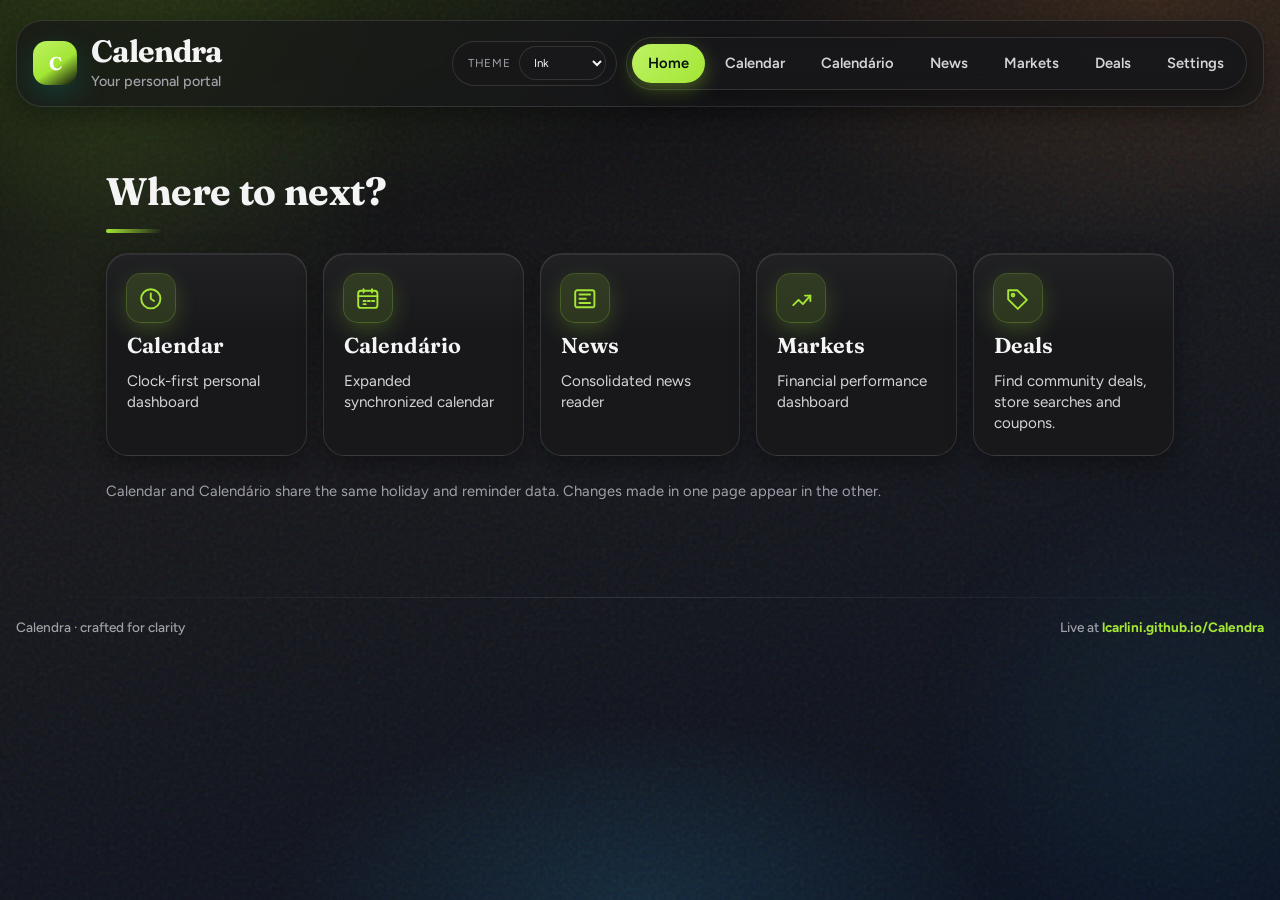
==== commit 2f65b65a: "Home: Deals card says find, not track. Co-Authored-By: Claude Opus 5.5 <noreply@anthropic.com>" ====
--- a/index.html
+++ b/index.html
@@ -84,7 +84,7 @@
                 <svg viewBox="0 0 24 24" fill="none" stroke="currentColor" stroke-width="1.8" stroke-linecap="round" stroke-linejoin="round"><path d="M3 12.5V4h8.5l9 9-8.5 8.5z"/><circle cx="7.5" cy="8.5" r="1.3"/></svg>
               </span>
               <span class="portal-label">Deals</span>
-              <span class="portal-sub">Compare prices, track deals, and find coupons.</span>
+              <span class="portal-sub">Find community deals, store searches and coupons.</span>
             </a>
           </li>
         </ul>
